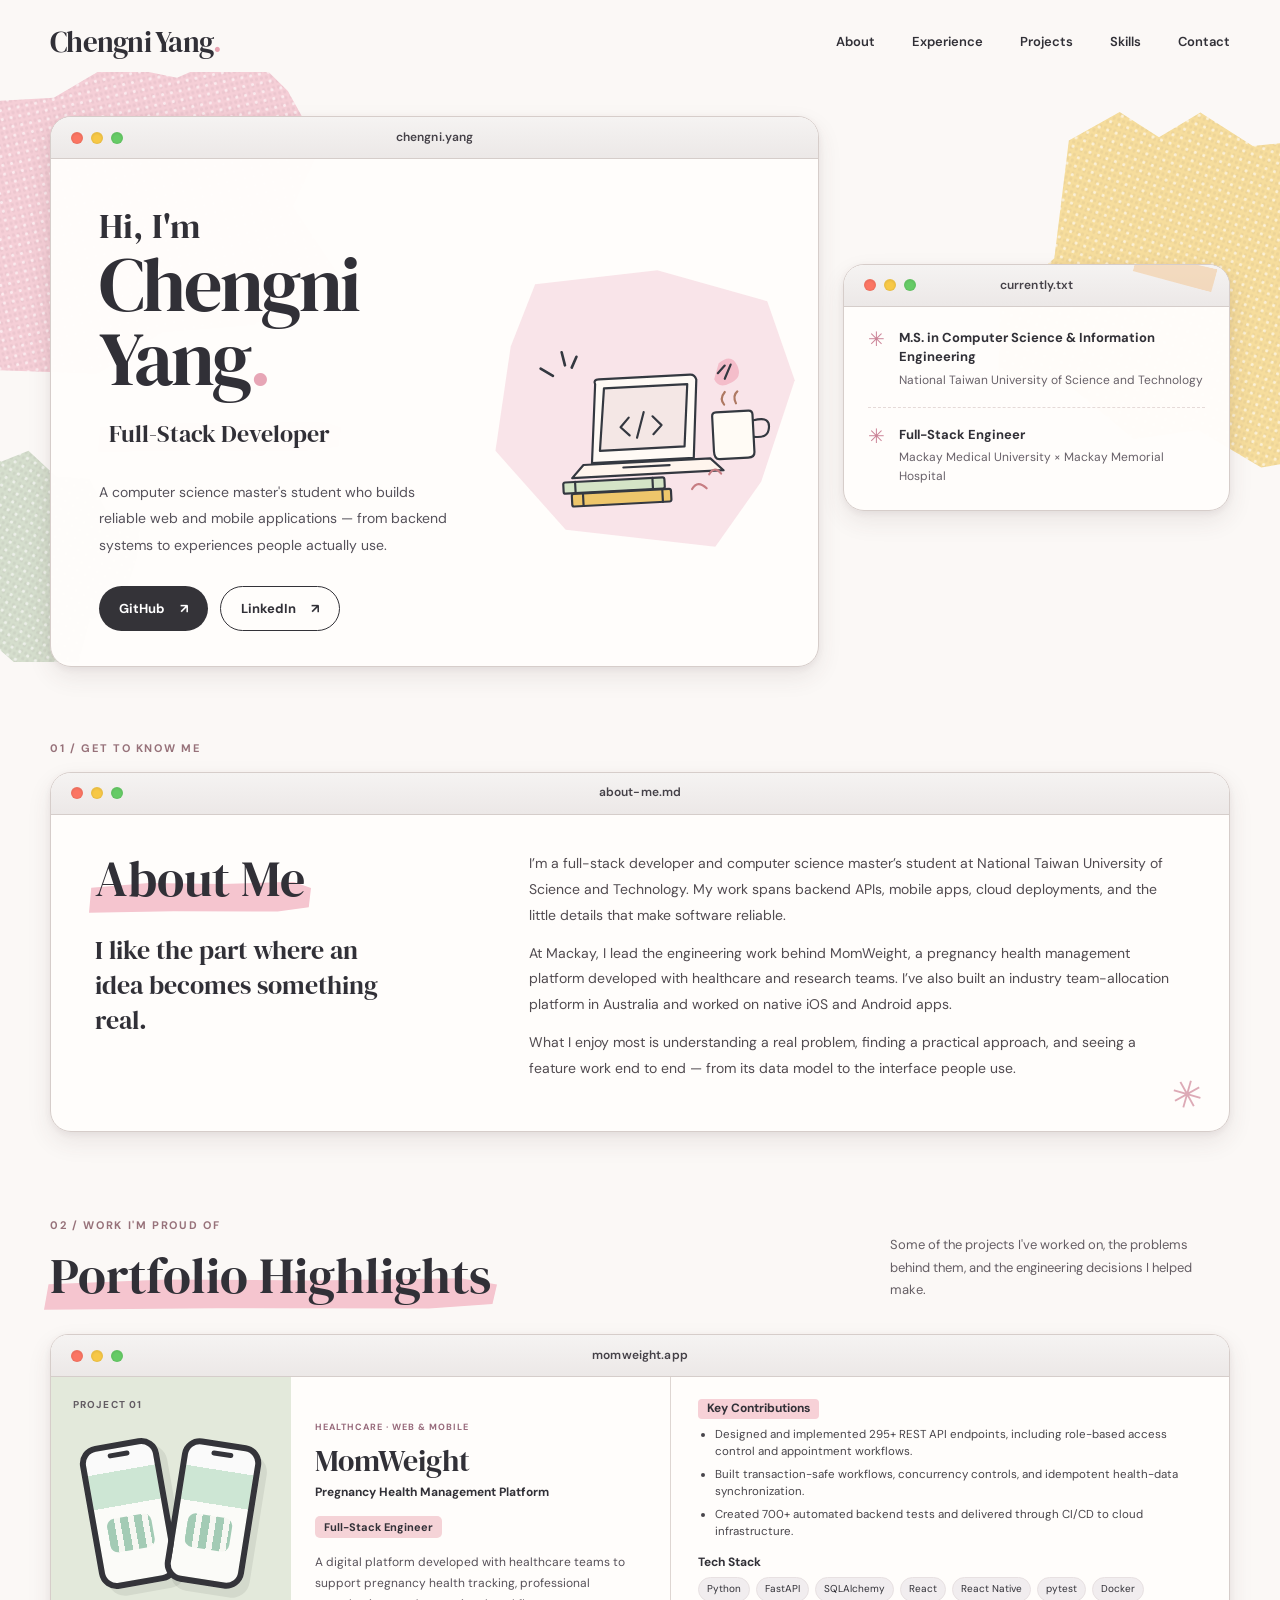
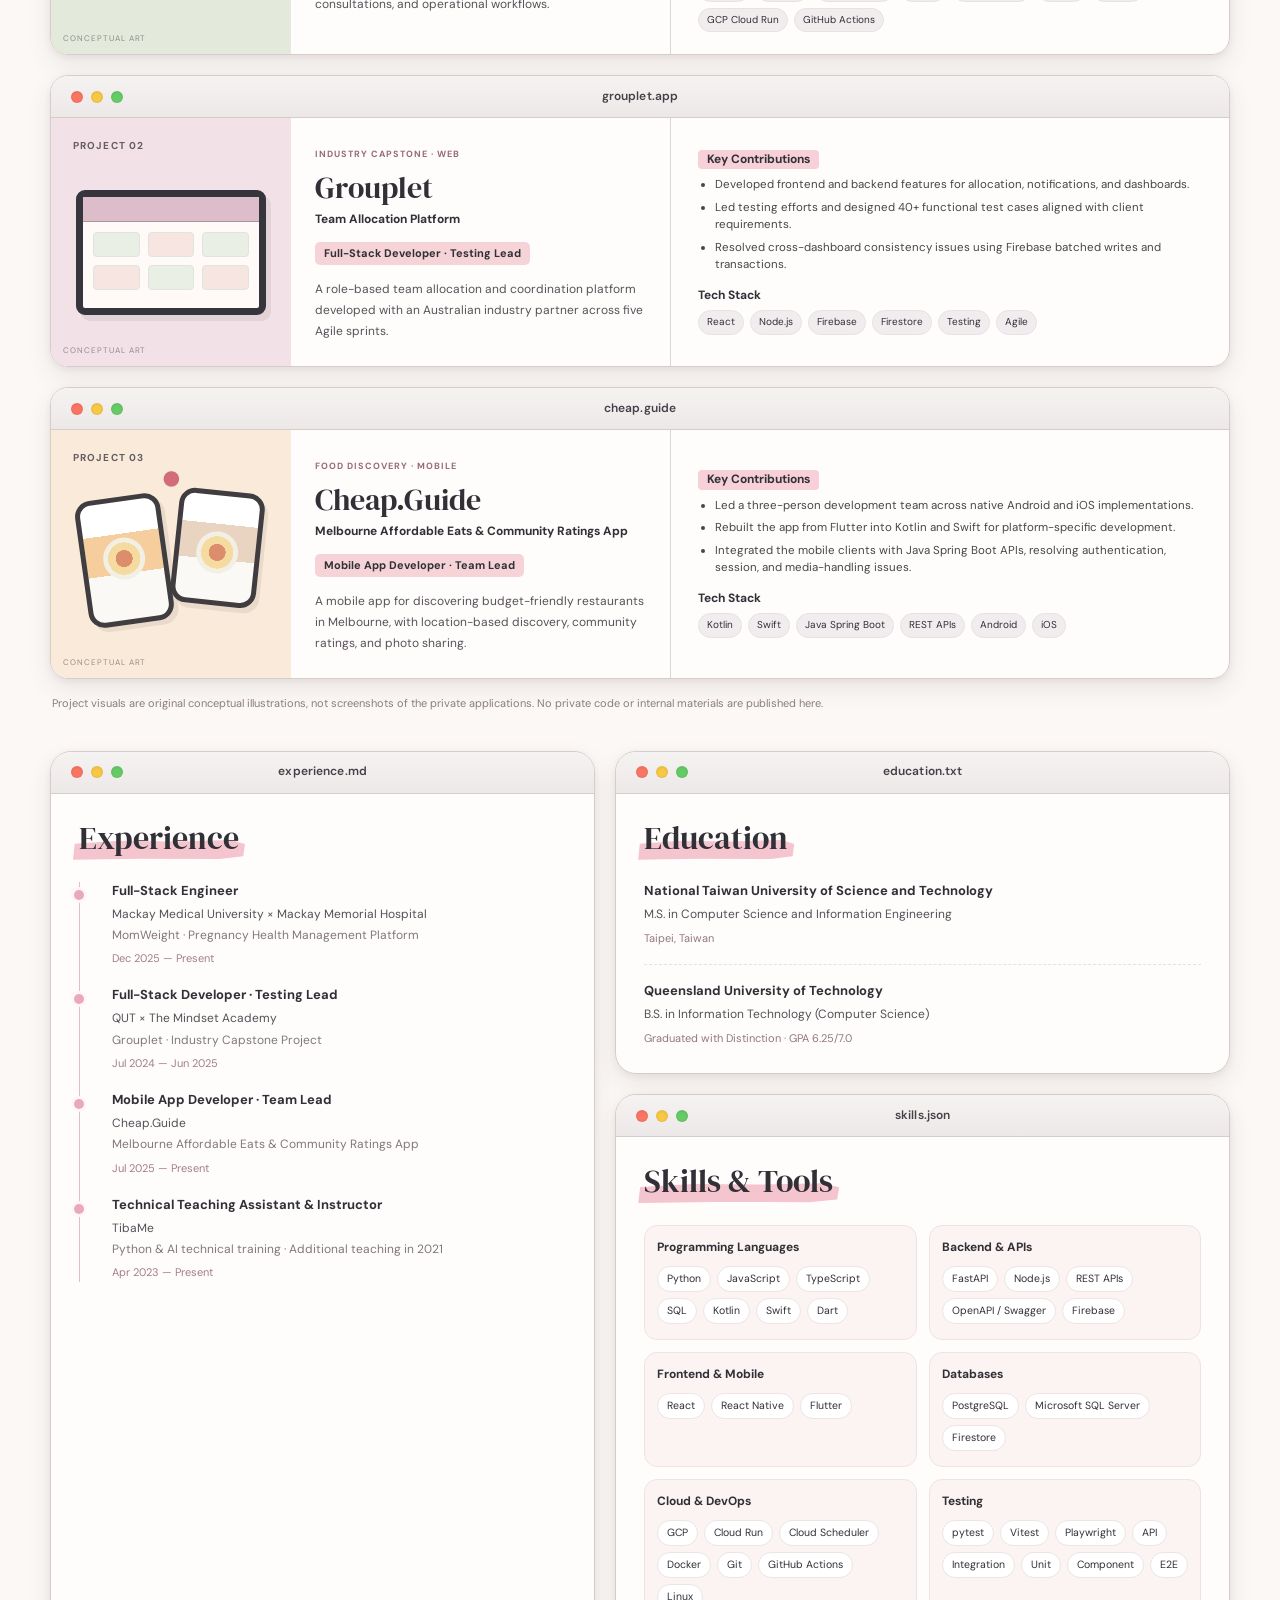
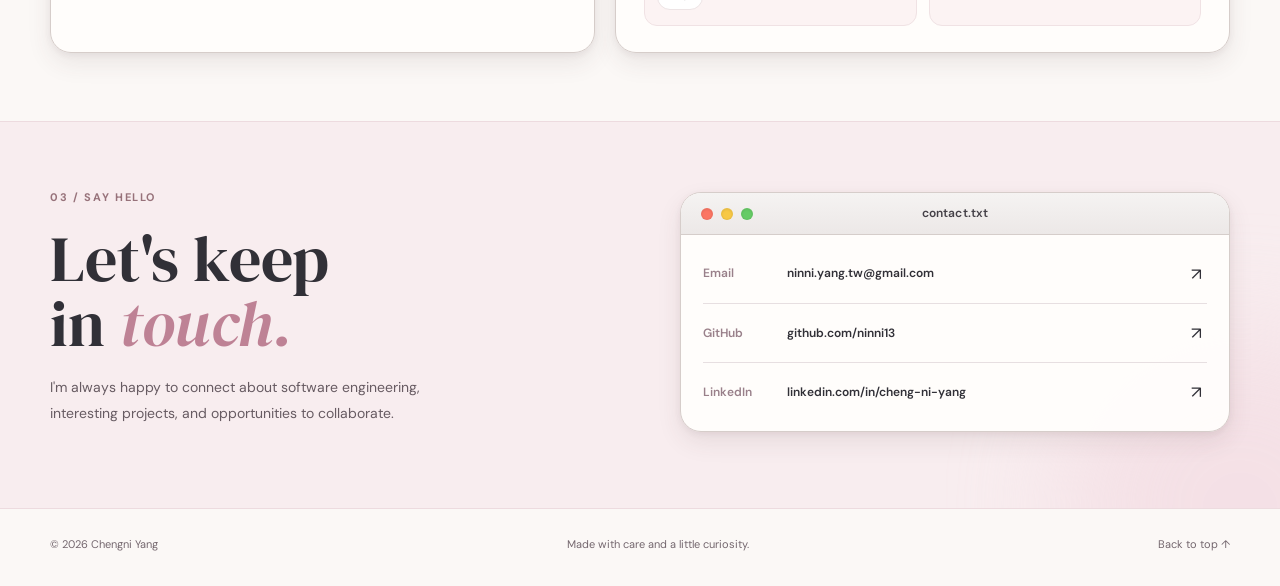
==== index.html @ db27e29b "Initial commit" ====
<!doctype html>
<html lang="en">
<head>
  <meta charset="utf-8">
  <meta name="viewport" content="width=device-width, initial-scale=1">
  <meta name="theme-color" content="#fbf8f6">
  <meta name="description" content="Chengni Yang — full-stack developer building reliable web and mobile products. Explore engineering experience, projects, and technical skills.">
  <meta property="og:title" content="Chengni Yang | Full-Stack Developer">
  <meta property="og:description" content="Engineering experience, featured projects, and a little about me.">
  <title>Chengni Yang | Full-Stack Developer</title>
  <link rel="icon" href="./assets/favicon.svg" type="image/svg+xml">
  <link rel="stylesheet" href="./css/style.css">
  <script defer src="./data/content.js"></script>
  <script defer src="./js/app.js"></script>
</head>
<body>
  <a class="skip-link" href="#main">Skip to content</a>
  <header class="site-header wrap">
    <a href="#top" class="brand" aria-label="Chengni Yang homepage">Chengni Yang<span>.</span></a>
    <button class="menu-toggle" type="button" aria-controls="site-nav" aria-expanded="false" aria-label="Open navigation"><span></span><span></span><span></span></button>
    <nav id="site-nav" class="site-nav" aria-label="Main navigation">
      <a href="#about">About</a><a href="#experience">Experience</a><a href="#projects">Projects</a><a href="#skills">Skills</a><a href="#contact">Contact</a>
    </nav>
  </header>
  <main id="main">
    <div class="hero-backdrop" aria-hidden="true"><div class="paper-splash paper-pink splash-one"></div><div class="paper-splash paper-yellow splash-two"></div><div class="paper-splash paper-sage splash-three"></div></div>
    <section class="hero wrap" id="top" aria-label="Introduction">
      <div class="hero-layout">
        <div class="mac-window hero-window">
          <div class="window-bar"><span class="traffic" aria-hidden="true"><i></i><i></i><i></i></span><span class="window-name">chengni.yang</span></div>
          <div class="hero-content">
            <div class="hero-text"><p class="hello">Hi, I'm</p><h1>Chengni<br>Yang<span class="title-mark">.</span></h1><p class="marker-title">Full-Stack Developer</p><p class="hero-blurb">A computer science master's student who builds reliable web and mobile applications — from backend systems to experiences people actually use.</p><div class="hero-links"><a class="button button-dark" href="https://github.com/ninni13" target="_blank" rel="noopener noreferrer">GitHub <span aria-hidden="true">↗</span></a><a class="button button-outline" href="https://www.linkedin.com/in/cheng-ni-yang" target="_blank" rel="noopener noreferrer">LinkedIn <span aria-hidden="true">↗</span></a></div></div>
            <div class="hero-illustration"><div class="art-paper"></div><img src="./assets/desk-doodle.svg" width="360" height="310" alt="Line illustration of a laptop, a warm drink and books"></div>
          </div>
        </div>
        <div class="mac-window status-window"><div class="window-bar"><span class="traffic" aria-hidden="true"><i></i><i></i><i></i></span><span class="window-name">currently.txt</span></div><div class="status-content" id="currently-list"></div><span class="tape tape-peach" aria-hidden="true"></span></div>
      </div>
    </section>
    <section class="section wrap about-section" id="about">
      <div class="section-topline"><span class="section-index">01 / GET TO KNOW ME</span></div>
      <div class="mac-window about-window"><div class="window-bar"><span class="traffic" aria-hidden="true"><i></i><i></i><i></i></span><span class="window-name">about-me.md</span></div><div class="about-window-body"><div class="about-intro"><span class="highlight-heading">About Me</span><p class="about-lead">I like the part where an idea becomes something real.</p></div><div class="about-writing" id="about-copy"></div><div class="mini-scribble" aria-hidden="true">✳</div></div></div>
    </section>
    <section class="section wrap project-section" id="projects">
      <div class="section-heading"><div><span class="section-index">02 / WORK I'M PROUD OF</span><h2><span class="highlight-heading">Portfolio Highlights</span></h2></div><p>Some of the projects I've worked on, the problems behind them, and the engineering decisions I helped make.</p></div>
      <div id="projects-list" class="projects-list"></div>
      <p class="project-disclaimer">Project visuals are original conceptual illustrations, not screenshots of the private applications. No private code or internal materials are published here.</p>
    </section>
    <div class="lower-wrap wrap">
      <section class="section experience-section" id="experience"><div class="mac-window"><div class="window-bar"><span class="traffic" aria-hidden="true"><i></i><i></i><i></i></span><span class="window-name">experience.md</span></div><div class="compact-body"><h2><span class="highlight-heading">Experience</span></h2><div id="experience-list" class="timeline"></div></div></div></section>
      <div class="lower-right">
        <section class="section education-section" id="education"><div class="mac-window"><div class="window-bar"><span class="traffic" aria-hidden="true"><i></i><i></i><i></i></span><span class="window-name">education.txt</span></div><div class="compact-body"><h2><span class="highlight-heading">Education</span></h2><div id="education-list" class="education-list"></div></div></div></section>
        <section class="section skills-section" id="skills"><div class="mac-window"><div class="window-bar"><span class="traffic" aria-hidden="true"><i></i><i></i><i></i></span><span class="window-name">skills.json</span></div><div class="compact-body"><h2><span class="highlight-heading">Skills &amp; Tools</span></h2><div id="skills-list" class="skills-grid"></div></div></div></section>
      </div>
    </div>
    <section class="contact-section" id="contact"><div class="wrap contact-layout"><div><span class="section-index">03 / SAY HELLO</span><h2>Let's keep<br>in <em>touch.</em></h2><p>I'm always happy to connect about software engineering, interesting projects, and opportunities to collaborate.</p></div><div class="mac-window contact-window"><div class="window-bar"><span class="traffic" aria-hidden="true"><i></i><i></i><i></i></span><span class="window-name">contact.txt</span></div><div class="contact-inner" id="contact-links"></div></div></div></section>
  </main>
  <footer class="footer wrap"><span>© <span id="year">2026</span> Chengni Yang</span><span>Made with care and a little curiosity.</span><a href="#top">Back to top ↑</a></footer>
</body>
</html>
---- css/style.css ----
@import url('https://fonts.googleapis.com/css2?family=DM+Sans:wght@400;500;600;700&family=DM+Serif+Display:ital@0;1&display=swap');
:root{--bg:#fbf8f6;--ink:#313037;--muted:#686169;--pink:#f0bfc8;--pale-pink:#f9e2e5;--soft-pink:#fff2f2;--sage:#dbe3d4;--yellow:#f9df9c;--line:#ded6d2;--shadow:0 10px 24px rgba(72,51,57,.095),0 2px 6px rgba(72,51,57,.065);--serif:'DM Serif Display',Georgia,serif;--sans:'DM Sans',Arial,sans-serif}
*{box-sizing:border-box}html{scroll-behavior:smooth;scroll-padding-top:86px}body{margin:0;background:var(--bg);color:var(--ink);font-family:var(--sans);font-size:15px;line-height:1.65;-webkit-font-smoothing:antialiased}a{color:inherit;text-decoration:none}button{font:inherit}img{max-width:100%;display:block}a:focus-visible,button:focus-visible{outline:3px solid #bb5e83;outline-offset:4px}.wrap{width:min(1180px,calc(100% - 84px));margin-inline:auto}.skip-link{position:absolute;left:12px;top:-100px;background:var(--ink);color:white;padding:8px 14px;z-index:100}.skip-link:focus{top:8px}.site-header{min-height:84px;display:flex;align-items:center;justify-content:space-between;gap:25px;position:relative;z-index:20}.brand{font:29px/1 var(--serif);white-space:nowrap;letter-spacing:-.025em}.brand span{color:#e7a2b0}.site-nav{display:flex;align-items:center;gap:37px;font-weight:600;font-size:13px}.site-nav a{position:relative;padding:10px 0}.site-nav a:hover::after,.site-nav a:focus-visible::after{content:"";position:absolute;bottom:5px;left:0;width:100%;height:7px;background:#edbdc8;z-index:-1;border-radius:10px}.menu-toggle{display:none;background:none;border:0;cursor:pointer}.hero-backdrop{position:absolute;left:0;right:0;top:72px;height:590px;overflow:hidden;pointer-events:none}.paper-splash{position:absolute;filter:blur(.25px);opacity:.85;clip-path:polygon(2% 24%,12% 11%,24% 14%,32% 3%,48% 7%,61% 0,74% 9%,89% 4%,96% 21%,100% 42%,92% 59%,98% 83%,79% 95%,60% 91%,45% 100%,25% 92%,6% 97%,0 77%,9% 58%);background-image:radial-gradient(#fff9 1px,transparent 2px),radial-gradient(#4d364011 1px,transparent 2px);background-size:9px 9px,5px 6px}.paper-pink{background-color:#f4c8d2}.paper-yellow{background-color:#f5d98d}.paper-sage{background-color:#cedac6}.splash-one{width:480px;height:300px;top:0;left:-150px;transform:rotate(-12deg)}.splash-two{width:380px;height:340px;right:-120px;top:44px;transform:rotate(20deg)}.splash-three{width:230px;height:210px;top:380px;left:-100px;transform:rotate(30deg)}.hero{position:relative;padding:32px 0 42px}.hero-layout{display:grid;grid-template-columns:minmax(0,1.75fr) minmax(260px,.88fr);gap:24px;align-items:center}.mac-window{background:rgba(255,253,251,.98);border:1px solid #d6cdca;border-radius:21px;box-shadow:var(--shadow);overflow:hidden;min-width:0}.window-bar{height:42px;background:linear-gradient(#f5f3f2,#ece8e7);border-bottom:1px solid #d5cdca;position:relative;display:flex;align-items:center;justify-content:center}.traffic{position:absolute;left:20px;display:flex;gap:8px}.traffic i{width:12px;height:12px;border-radius:50%;background:#fb7563;box-shadow:inset 0 1px 2px #0001;border:1px solid #0000000e}.traffic i:nth-child(2){background:#f7c846}.traffic i:nth-child(3){background:#66cb66}.window-name{font-size:12px;font-weight:600;color:#444047;letter-spacing:.01em}.hero-content{padding:48px 34px 35px 48px;min-height:405px;display:grid;grid-template-columns:1.18fr .82fr;align-items:center;gap:8px}.hello{font:35px/1.1 var(--serif);margin:0}.hero h1{font:clamp(58px,5.9vw,86px)/.98 var(--serif);letter-spacing:-.035em;margin:2px 0 22px}.title-mark{color:#e7a6b6}.marker-title{font:clamp(18px,2vw,24px)/1.1 var(--serif);width:max-content;max-width:100%;position:relative;margin:0 0 26px;padding:3px 10px 6px}.marker-title::before,.highlight-heading::before{content:"";position:absolute;background:#f4c4cf;inset:4px -1px 1px -1px;z-index:-1;clip-path:polygon(1% 19%,27% 4%,60% 7%,92% 0,100% 20%,99% 82%,85% 96%,38% 95%,0 100%)}.hero-blurb{font-size:14px;line-height:1.9;max-width:360px;color:#55515a;margin:0 0 27px}.hero-links{display:flex;gap:12px;flex-wrap:wrap}.button{border-radius:100px;font-size:13px;font-weight:700;padding:11px 20px;display:inline-flex;align-items:center;gap:15px;transition:transform .2s,background .2s}.button:hover{transform:translateY(-2px)}.button-dark{background:#343338;color:#fff}.button-dark:hover{background:#5b4b55}.button-outline{border:1.3px solid #333238;background:#fffdfb}.button-outline:hover{background:#fff0f0}.hero-illustration{position:relative;display:flex;align-items:center;justify-content:center;min-height:290px}.hero-illustration .art-paper{position:absolute;z-index:0;inset:2% -6% 7% -4%;background:#f7dbe2;clip-path:polygon(13% 5%,53% 0,89% 11%,98% 39%,87% 75%,72% 98%,23% 92%,0 64%,5% 27%);opacity:.7}.hero-illustration img{z-index:1;position:relative;width:100%;max-width:360px;transform:rotate(-3deg)}.status-window{align-self:center;position:relative;transform:translateY(-4px)}.status-content{padding:21px 24px 25px}.status-item{display:flex;gap:14px;align-items:start}.status-item+.status-item{border-top:1px dashed #e5dad8;margin-top:17px;padding-top:17px}.status-symbol{font-size:20px;color:#cb8397;line-height:1.1}.status-item strong{display:block;font-size:13px;line-height:1.5}.status-item span:last-child{display:block;color:var(--muted);font-size:12px;margin-top:4px;line-height:1.55}.tape{position:absolute;width:82px;height:24px;transform:rotate(14deg);right:13px;top:-6px;background:#f3cc9f99;clip-path:polygon(0 10%,100% 0,99% 100%,0 93%)}.section{scroll-margin-top:30px}.section-topline{margin-bottom:12px}.section-index{font-size:11px;color:#97727a;font-weight:700;letter-spacing:.15em}.about-section{padding-top:26px;padding-bottom:45px}.about-window-body{display:grid;grid-template-columns:.85fr 1.4fr;gap:35px;padding:36px 44px 37px;position:relative}.highlight-heading{position:relative;isolation:isolate;white-space:normal}.highlight-heading::before{z-index:-1;background:#f5c5cf;inset:auto -6px 0;height:45%;}.about-intro .highlight-heading{font:clamp(34px,4vw,50px)/1.1 var(--serif)}.about-lead{font:26px/1.35 var(--serif);max-width:290px;margin:27px 0 0}.about-writing{max-width:690px}.about-writing p{margin:0 0 12px;font-size:14px;line-height:1.85;color:#514b50}.mini-scribble{position:absolute;right:26px;bottom:4px;font-size:38px;color:#ddaab6;transform:rotate(16deg)}.project-section{padding-top:35px;padding-bottom:38px}.section-heading{display:flex;justify-content:space-between;align-items:end;gap:35px;margin-bottom:28px}.section-heading h2{font:clamp(33px,4vw,52px)/1.2 var(--serif);margin:8px 0 0}.section-heading>p{max-width:340px;font-size:13px;color:#655e64;line-height:1.75;margin:0 0 4px}.projects-list{display:flex;flex-direction:column;gap:20px}.project-card{border-radius:18px}.project-layout{display:grid;grid-template-columns:240px minmax(210px,.78fr) minmax(0,1.15fr);min-height:248px;gap:0}.project-art{position:relative;overflow:hidden;display:flex;justify-content:center;align-items:center;padding:20px;min-height:245px;background:#f8e6e5}.art-momweight{background:#e3e9db}.art-grouplet{background:#f2e2e7}.art-cheap-guide{background:#faead9}.art-inner{width:100%;height:100%;position:relative;display:flex;align-items:center;justify-content:center}.art-overline{position:absolute;top:0;left:2px;font-size:10px;letter-spacing:.11em;color:#635c63;font-weight:700}.concept-label{position:absolute;left:12px;bottom:9px;font-size:8px;letter-spacing:.12em;color:#665c63a8}.motif{position:relative;width:180px;height:160px}.phones .phone{position:absolute;border:6px solid #34343a;border-radius:18px;width:80px;height:145px;top:5px;background:linear-gradient(#fafafa 0 17%,#cde6d4 17% 43%,#fbfbf8 43%);box-shadow:7px 8px 0 #00000012}.phones .phone::before{content:"";position:absolute;top:4px;left:23px;width:22px;height:5px;background:#34343a;border-radius:10px}.phones .phone::after{content:"";position:absolute;left:10px;top:69px;width:45px;height:34px;border-radius:8px;background:repeating-linear-gradient(90deg,#a3cbb5 0 8px,#f6f7f2 8px 14px)}.left-phone{left:8px;transform:rotate(-10deg)}.right-phone{left:92px;transform:rotate(9deg)}.dashboard{height:125px;width:190px;border:7px solid #36343d;border-radius:9px;background:#fff9f8;box-shadow:5px 6px 0 #0001;margin-top:20px}.dashboard-top{height:25px;background:#debdcb;border-bottom:1px solid #a9979d}.dashboard-cells{padding:10px;display:grid;grid-template-columns:repeat(3,1fr);gap:8px}.dashboard-cell{height:25px;background:#e9efe5;border:1px solid #dde5dc;border-radius:4px}.dashboard-cell:nth-child(even){background:#f7e5e2}.location-art{display:flex;align-items:center;justify-content:center;gap:8px;transform:rotate(-8deg)}.location-pin{position:absolute;top:-14px;left:90px;font-size:36px;color:#d26c79;line-height:1}.food-card{width:86px;height:128px;border:5px solid #403d41;border-radius:16px;background:linear-gradient(#fff 0 27%,#f6cd9d 27% 61%,#faf9f6 61%);box-shadow:4px 5px 0 #0001}.food-card::after{content:"";display:block;border-radius:50%;width:42px;height:42px;margin:36px auto 0;background:radial-gradient(circle,#dc8e6c 0 28%,#f6dba0 29% 54%,#f2f0e5 55%)}.food-card.second{height:115px;transform:rotate(14deg);background:linear-gradient(#fff 0 27%,#e9d3c1 27% 61%,#faf9f6 61%)}.project-summary{padding:24px 24px 20px;display:flex;flex-direction:column;justify-content:center}.project-category{font-size:9px;letter-spacing:.11em;color:#976a7b;font-weight:700}.project-summary h3{font:30px/1.1 var(--serif);margin:9px 0 6px}.project-subtitle{font-weight:700;font-size:12px;margin:0 0 13px}.project-role{align-self:flex-start;background:#f5d3d7;border-radius:5px;font-size:11px;padding:2px 9px;font-weight:700}.project-description{font-size:12px;line-height:1.75;color:#575159;margin:14px 0 0}.project-details{padding:22px 27px;border-left:1px solid var(--line);display:flex;flex-direction:column;justify-content:center}.project-details h4{font-size:12px;margin:0 0 7px;font-weight:700;line-height:1.3}.project-details h4:first-child{background:#f7d1d7;align-self:flex-start;padding:2px 9px;border-radius:4px}.contribution-list{margin:0 0 12px;padding-left:17px;color:#48454b;font-size:11.5px;line-height:1.52}.contribution-list li+li{margin-top:5px}.stack-heading{margin-top:2px!important}.stack-tags,.skill-tags{display:flex;gap:6px;flex-wrap:wrap}.tech-tag{font-size:10px;background:#f1edef;border:1px solid #e8e1e2;padding:3px 8px;border-radius:30px}.project-disclaimer{font-size:11px;line-height:1.7;color:#8a7c82;margin:15px 2px 0}.lower-wrap{display:grid;grid-template-columns:.94fr 1.06fr;gap:20px;align-items:stretch;padding-bottom:68px}.lower-right{display:flex;flex-direction:column;gap:20px;min-width:0}.lower-wrap>.section,.lower-right>.section{min-width:0}.lower-wrap .mac-window{height:100%}.compact-body{padding:26px 28px}.compact-body h2{font:32px/1.15 var(--serif);margin:0 0 25px}.timeline{padding-left:15px;border-left:1.5px solid #e6bbc5}.timeline-item{position:relative;padding:0 0 19px 17px}.timeline-item::before{content:"";position:absolute;left:-21px;top:8px;width:10px;height:10px;background:#e9a9bc;border-radius:50%;box-shadow:0 0 0 3px #fff7f7}.timeline-item:last-child{padding-bottom:0}.timeline-item h3,.education-item h3{font-size:13px;line-height:1.45;margin:0 0 4px}.timeline-item p,.education-item p{margin:0;color:#555058;line-height:1.6;font-size:12px}.timeline-item .timeline-note{color:#81777d;margin-top:2px}.timeline-item .timeline-period{color:#a17d89;font-size:11px;margin-top:5px}.education-item+.education-item{border-top:1px dashed #e9dfe1;margin-top:17px;padding-top:17px}.education-detail{font-size:11px;color:#917684;display:block;margin-top:5px}.skills-grid{display:grid;grid-template-columns:repeat(2,minmax(0,1fr));gap:12px}.skill-group{background:#fcf3f3;border:1px solid #f0e2e4;border-radius:13px;padding:13px 12px 15px}.skill-group h3{font-size:12px;margin:0 0 10px;line-height:1.4}.skill-tag{font-size:10.5px;line-height:1.35;background:#fff;border:1px solid #ede4e5;border-radius:50px;padding:5px 9px}.contact-section{background:#f8edef;border-top:1px solid #eddbdf;border-bottom:1px solid #eddbdf;position:relative;overflow:hidden}.contact-section::before{content:"";position:absolute;width:360px;height:360px;border-radius:50%;background:#f2d7df;filter:blur(55px);right:-140px;bottom:-180px;opacity:.55}.contact-layout{position:relative;padding:62px 0 68px;display:grid;grid-template-columns:1fr 1fr;align-items:center;gap:80px}.contact-layout h2{font:clamp(44px,5vw,69px)/1.02 var(--serif);margin:17px 0 18px}.contact-layout h2 em{color:#be8295}.contact-layout p{max-width:400px;color:#675b62;line-height:1.85;font-size:14px}.contact-inner{padding:10px 22px}.contact-item{display:grid;grid-template-columns:74px minmax(0,1fr) 16px;gap:10px;align-items:center;padding:15px 0;font-size:12px;overflow-wrap:anywhere}.contact-item+.contact-item{border-top:1px solid #e7dfe1}.contact-label{font-weight:600;color:#99808a}.contact-item strong{font-weight:600}.contact-arrow{font-size:17px}.contact-item:hover{color:#b2607e}.footer{padding-block:26px 32px;display:flex;justify-content:space-between;gap:18px;font-size:11px;color:#74676e}.footer a:hover{color:#b2607e}
@media (max-width:1100px){.project-layout{grid-template-columns:210px minmax(175px,.85fr) 1fr}.project-summary{padding:22px 18px}.project-details{padding:19px}.wrap{width:min(1180px,calc(100% - 54px))}.hero-content{padding:34px 26px 26px 34px}.hero h1{font-size:68px}}
@media (max-width:850px){.hero-layout{grid-template-columns:1fr}.status-window{width:min(100%,550px);justify-self:end;transform:none}.project-layout{grid-template-columns:220px 1fr}.project-details{grid-column:1/-1;border-left:0;border-top:1px solid var(--line);padding:22px 28px}.project-art{min-height:220px}.lower-wrap{grid-template-columns:1fr}.lower-right{display:grid;grid-template-columns:1fr 1fr}.contact-layout{gap:28px}}
@media (max-width:640px){html{scroll-padding-top:65px}.wrap{width:calc(100% - 32px)}.site-header{min-height:66px}.brand{font-size:25px}.menu-toggle{display:flex;flex-direction:column;gap:5px;z-index:3;padding:9px;border:0}.menu-toggle span{height:2px;background:#363036;width:22px}.site-nav{display:none;position:absolute;top:59px;right:0;left:0;background:#fffaf9;border:1px solid #e1d6d7;border-radius:14px;box-shadow:var(--shadow);padding:15px;flex-direction:column;align-items:stretch;gap:0}.site-nav.open{display:flex}.site-nav a{padding:9px 16px}.hero{padding-top:18px}.hero-content{grid-template-columns:1fr;padding:25px 26px 20px}.hello{font-size:29px}.hero h1{font-size:clamp(56px,15vw,77px)}.hero-blurb{font-size:13px}.hero-illustration{min-height:170px;max-height:210px;overflow:hidden}.hero-illustration img{width:270px}.hero-illustration .art-paper{inset:4% 15%}.status-window{width:100%}.about-section{padding-top:10px}.about-window-body{grid-template-columns:1fr;padding:24px 25px;gap:20px}.about-lead{font-size:24px;margin-top:16px;max-width:100%}.about-writing p{font-size:13px}.mini-scribble{display:none}.section-heading{display:block}.section-heading>p{margin:12px 0 0}.project-layout{grid-template-columns:1fr}.project-art{min-height:190px}.project-summary{padding:23px 24px}.project-details{grid-column:auto;padding:20px 24px}.project-section{padding-top:18px}.lower-right{display:flex}.compact-body{padding:24px}.skills-grid{grid-template-columns:1fr 1fr}.contact-layout{grid-template-columns:1fr;padding:48px 0;gap:23px}.footer{flex-wrap:wrap;gap:12px}.footer span:nth-child(2){display:none}}
@media (max-width:390px){.skills-grid{grid-template-columns:1fr}.hero-links{gap:8px}.button{padding:10px 15px}.window-name{font-size:11px}.contact-item{grid-template-columns:62px 1fr 16px}.compact-body h2{font-size:29px}}
@media(prefers-reduced-motion:reduce){html{scroll-behavior:auto}*,*::before,*::after{transition:none!important;animation:none!important}}
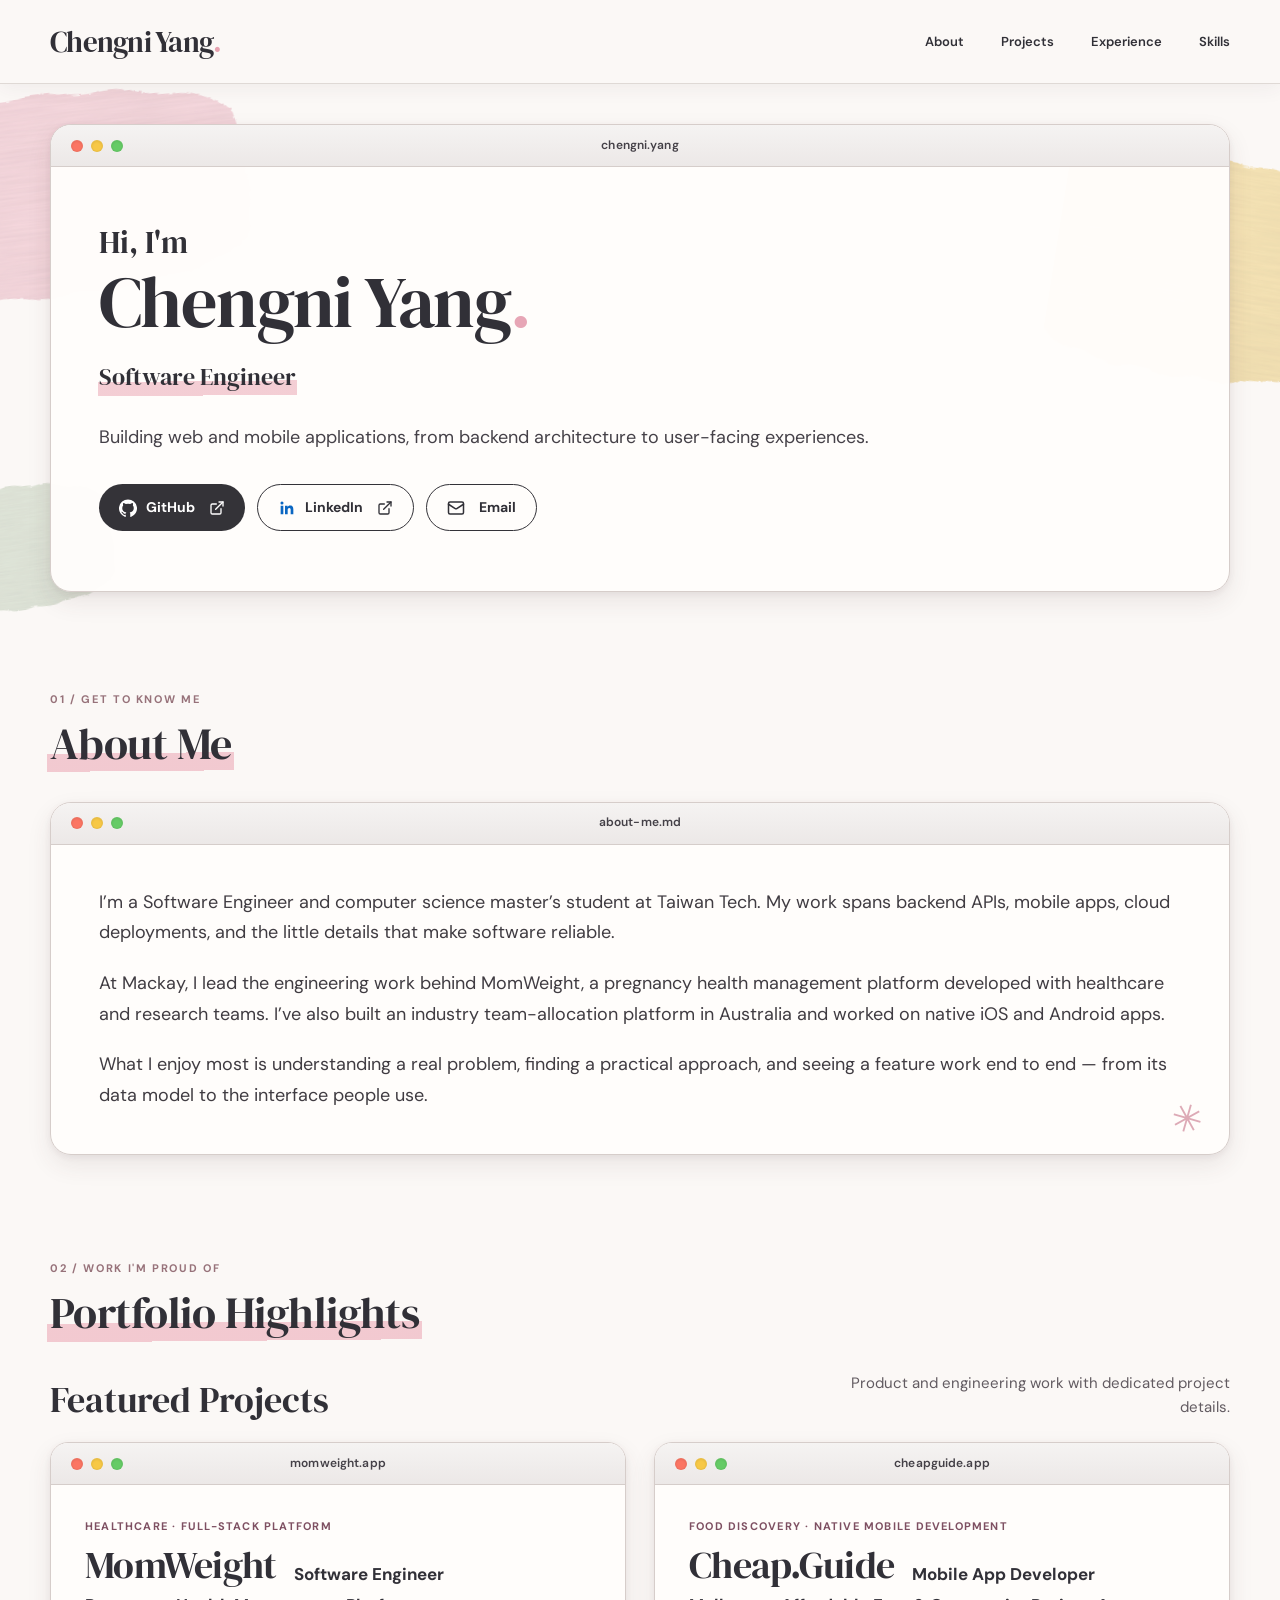
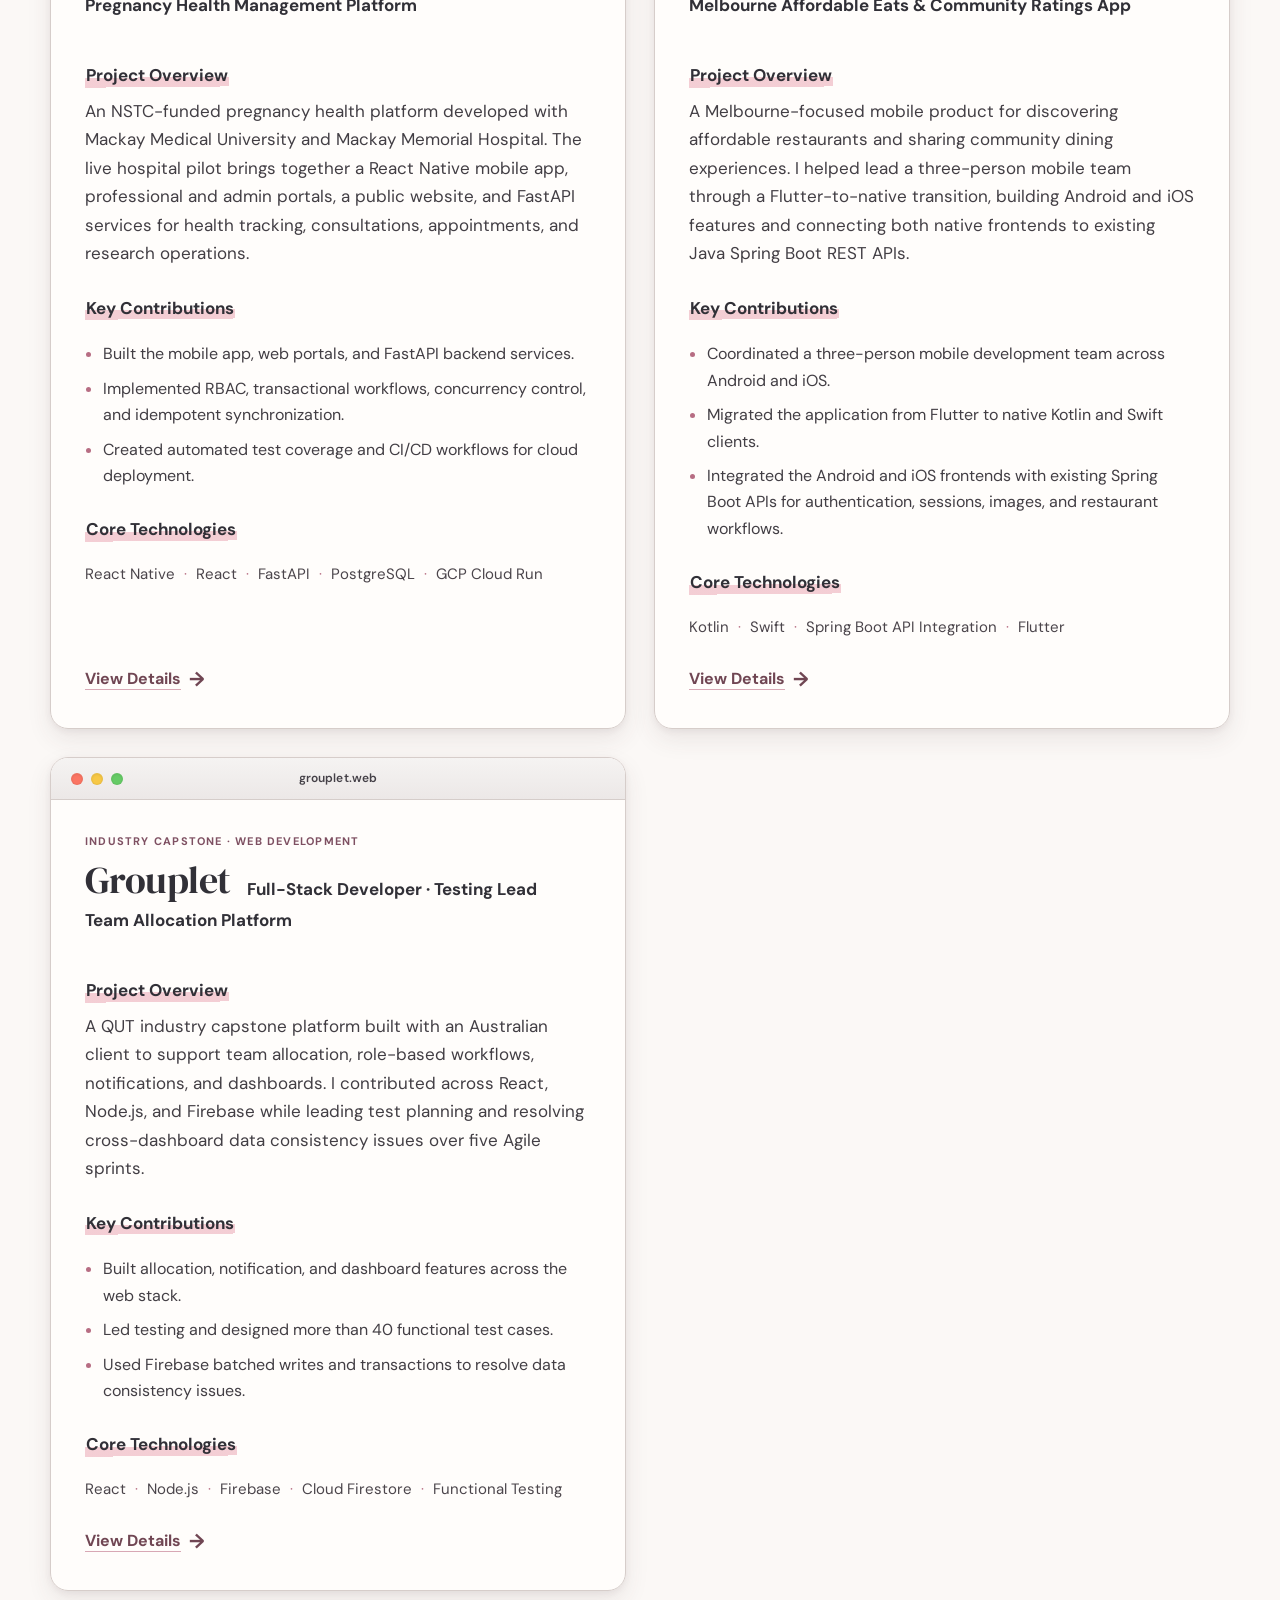
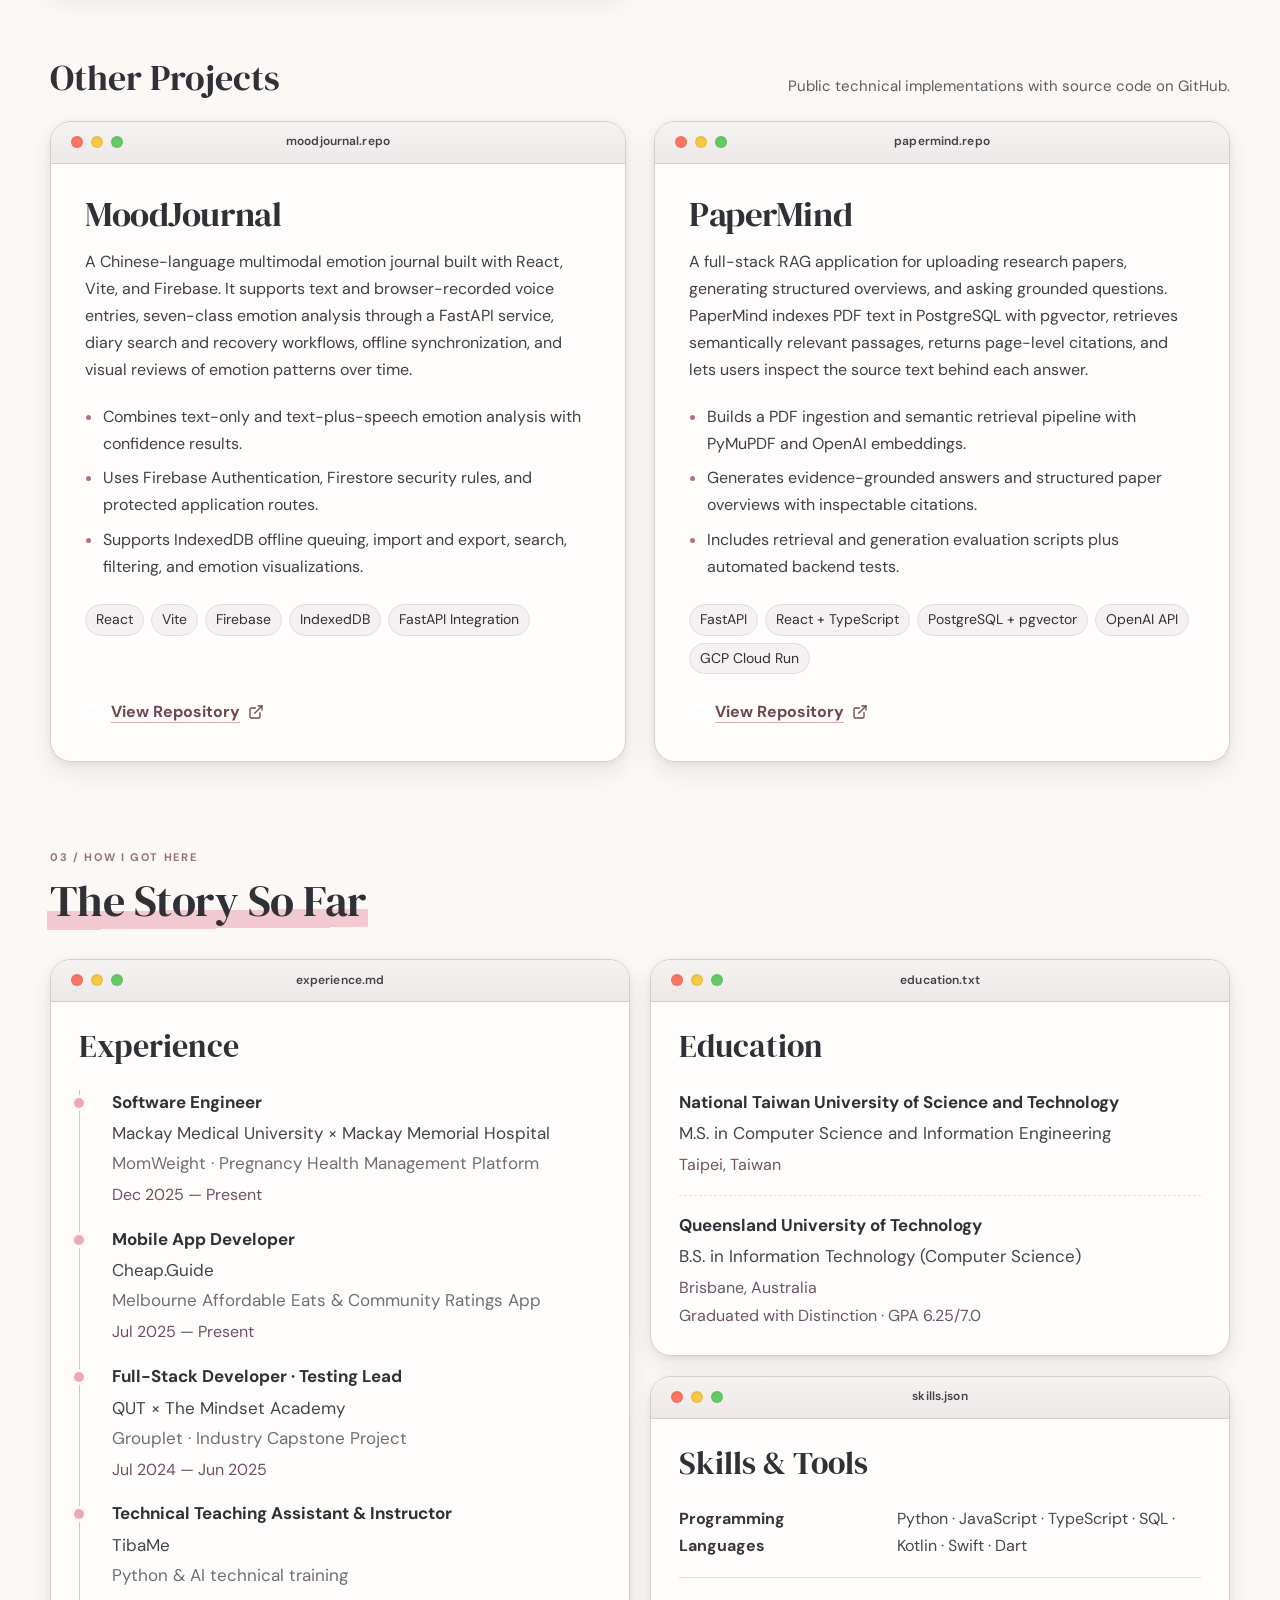
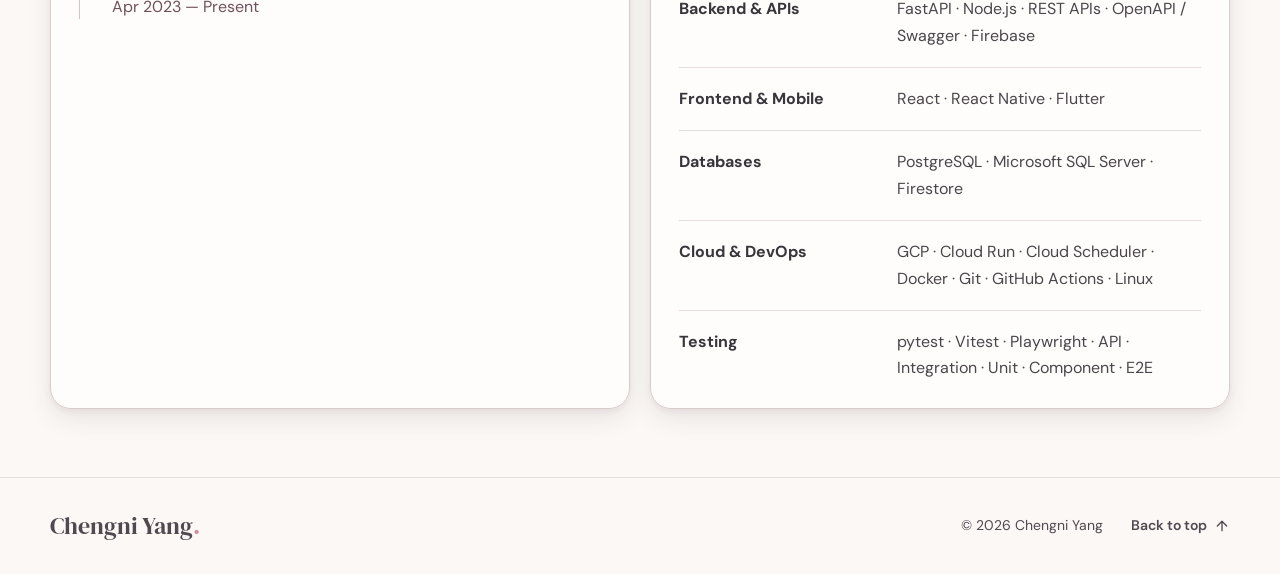
==== commit b7454a0a: "Initial commit: Add personal portfolio website" ====
--- a/index.html
+++ b/index.html
@@ -4,14 +4,14 @@
   <meta charset="utf-8">
   <meta name="viewport" content="width=device-width, initial-scale=1">
   <meta name="theme-color" content="#fbf8f6">
-  <meta name="description" content="Chengni Yang — full-stack developer building reliable web and mobile products. Explore engineering experience, projects, and technical skills.">
-  <meta property="og:title" content="Chengni Yang | Full-Stack Developer">
+  <meta name="description" content="Chengni Yang — software engineer building reliable web and mobile products. Explore engineering experience, projects, and technical skills.">
+  <meta property="og:title" content="Chengni Yang | Software Engineer">
   <meta property="og:description" content="Engineering experience, featured projects, and a little about me.">
-  <title>Chengni Yang | Full-Stack Developer</title>
+  <title>Chengni Yang | Software Engineer</title>
   <link rel="icon" href="./assets/favicon.svg" type="image/svg+xml">
-  <link rel="stylesheet" href="./css/style.css">
-  <script defer src="./data/content.js"></script>
-  <script defer src="./js/app.js"></script>
+  <link rel="stylesheet" href="./css/style.css?v=20261109-29">
+  <script defer src="./data/content.js?v=20261109-11"></script>
+  <script defer src="./js/app.js?v=20261109-13"></script>
 </head>
 <body>
   <a class="skip-link" href="#main">Skip to content</a>
@@ -19,7 +19,7 @@
     <a href="#top" class="brand" aria-label="Chengni Yang homepage">Chengni Yang<span>.</span></a>
     <button class="menu-toggle" type="button" aria-controls="site-nav" aria-expanded="false" aria-label="Open navigation"><span></span><span></span><span></span></button>
     <nav id="site-nav" class="site-nav" aria-label="Main navigation">
-      <a href="#about">About</a><a href="#experience">Experience</a><a href="#projects">Projects</a><a href="#skills">Skills</a><a href="#contact">Contact</a>
+      <a href="#about">About</a><a href="#projects">Projects</a><a href="#experience">Experience</a><a href="#skills">Skills</a>
     </nav>
   </header>
   <main id="main">
@@ -29,31 +29,43 @@
         <div class="mac-window hero-window">
           <div class="window-bar"><span class="traffic" aria-hidden="true"><i></i><i></i><i></i></span><span class="window-name">chengni.yang</span></div>
           <div class="hero-content">
-            <div class="hero-text"><p class="hello">Hi, I'm</p><h1>Chengni<br>Yang<span class="title-mark">.</span></h1><p class="marker-title">Full-Stack Developer</p><p class="hero-blurb">A computer science master's student who builds reliable web and mobile applications — from backend systems to experiences people actually use.</p><div class="hero-links"><a class="button button-dark" href="https://github.com/ninni13" target="_blank" rel="noopener noreferrer">GitHub <span aria-hidden="true">↗</span></a><a class="button button-outline" href="https://www.linkedin.com/in/cheng-ni-yang" target="_blank" rel="noopener noreferrer">LinkedIn <span aria-hidden="true">↗</span></a></div></div>
-            <div class="hero-illustration"><div class="art-paper"></div><img src="./assets/desk-doodle.svg" width="360" height="310" alt="Line illustration of a laptop, a warm drink and books"></div>
+            <div class="hero-text"><p class="hello">Hi, I'm</p><h1>Chengni Yang<span class="title-mark">.</span></h1><p class="marker-title marker-highlight marker-highlight--label">Software Engineer</p><p class="hero-blurb">Building web and mobile applications, from backend architecture to user-facing experiences.</p><div class="hero-links"><a class="button button-dark" href="https://github.com/ninni13" target="_blank" rel="noopener noreferrer"><img class="button-icon" src="./assets/github-mark.svg" width="18" height="18" alt="">GitHub <svg class="external-link-icon" viewBox="0 0 24 24" fill="none" stroke="currentColor" stroke-width="2" stroke-linecap="round" stroke-linejoin="round" aria-hidden="true" focusable="false"><path d="M15 3h6v6"></path><path d="M10 14 21 3"></path><path d="M18 13v6a2 2 0 0 1-2 2H5a2 2 0 0 1-2-2V8a2 2 0 0 1 2-2h6"></path></svg></a><a class="button button-outline" href="https://www.linkedin.com/in/cheng-ni-yang" target="_blank" rel="noopener noreferrer"><img class="button-icon" src="./assets/linkedin-in.svg" width="18" height="18" alt="">LinkedIn <svg class="external-link-icon" viewBox="0 0 24 24" fill="none" stroke="currentColor" stroke-width="2" stroke-linecap="round" stroke-linejoin="round" aria-hidden="true" focusable="false"><path d="M15 3h6v6"></path><path d="M10 14 21 3"></path><path d="M18 13v6a2 2 0 0 1-2 2H5a2 2 0 0 1-2-2V8a2 2 0 0 1 2-2h6"></path></svg></a><a id="hero-email" class="button button-outline button-email"><svg class="button-icon email-icon" viewBox="0 0 24 24" fill="none" stroke="currentColor" stroke-width="2" stroke-linecap="round" stroke-linejoin="round" aria-hidden="true" focusable="false"><rect width="20" height="16" x="2" y="4" rx="2"></rect><path d="m22 7-8.97 5.7a1.94 1.94 0 0 1-2.06 0L2 7"></path></svg><span>Email</span></a></div></div>
           </div>
         </div>
-        <div class="mac-window status-window"><div class="window-bar"><span class="traffic" aria-hidden="true"><i></i><i></i><i></i></span><span class="window-name">currently.txt</span></div><div class="status-content" id="currently-list"></div><span class="tape tape-peach" aria-hidden="true"></span></div>
       </div>
     </section>
     <section class="section wrap about-section" id="about">
-      <div class="section-topline"><span class="section-index">01 / GET TO KNOW ME</span></div>
-      <div class="mac-window about-window"><div class="window-bar"><span class="traffic" aria-hidden="true"><i></i><i></i><i></i></span><span class="window-name">about-me.md</span></div><div class="about-window-body"><div class="about-intro"><span class="highlight-heading">About Me</span><p class="about-lead">I like the part where an idea becomes something real.</p></div><div class="about-writing" id="about-copy"></div><div class="mini-scribble" aria-hidden="true">✳</div></div></div>
+      <div class="primary-section-heading"><span class="section-index">01 / GET TO KNOW ME</span><h2 id="about-heading"><span class="marker-highlight marker-highlight--heading">About Me</span></h2></div>
+      <div class="mac-window about-window"><div class="window-bar"><span class="traffic" aria-hidden="true"><i></i><i></i><i></i></span><span class="window-name">about-me.md</span></div><div class="about-window-body"><div class="about-writing" id="about-copy"></div><div class="mini-scribble" aria-hidden="true">✳</div></div></div>
     </section>
     <section class="section wrap project-section" id="projects">
-      <div class="section-heading"><div><span class="section-index">02 / WORK I'M PROUD OF</span><h2><span class="highlight-heading">Portfolio Highlights</span></h2></div><p>Some of the projects I've worked on, the problems behind them, and the engineering decisions I helped make.</p></div>
-      <div id="projects-list" class="projects-list"></div>
-      <p class="project-disclaimer">Project visuals are original conceptual illustrations, not screenshots of the private applications. No private code or internal materials are published here.</p>
+      <div class="primary-section-heading"><span class="section-index">02 / WORK I'M PROUD OF</span><h2 id="projects-heading"><span class="marker-highlight marker-highlight--heading">Portfolio Highlights</span></h2></div>
+      <section class="project-group" aria-labelledby="featured-projects-title">
+        <div class="project-group-heading">
+          <h3 id="featured-projects-title">Featured Projects</h3>
+          <p>Product and engineering work with dedicated project details.</p>
+        </div>
+        <div id="featured-projects-list" class="projects-list featured-projects-list"></div>
+      </section>
+      <section class="project-group other-projects-group" aria-labelledby="other-projects-title">
+        <div class="project-group-heading">
+          <h3 id="other-projects-title">Other Projects</h3>
+          <p>Public technical implementations with source code on GitHub.</p>
+        </div>
+        <div id="other-projects-list" class="other-projects-list"></div>
+      </section>
     </section>
-    <div class="lower-wrap wrap">
-      <section class="section experience-section" id="experience"><div class="mac-window"><div class="window-bar"><span class="traffic" aria-hidden="true"><i></i><i></i><i></i></span><span class="window-name">experience.md</span></div><div class="compact-body"><h2><span class="highlight-heading">Experience</span></h2><div id="experience-list" class="timeline"></div></div></div></section>
-      <div class="lower-right">
-        <section class="section education-section" id="education"><div class="mac-window"><div class="window-bar"><span class="traffic" aria-hidden="true"><i></i><i></i><i></i></span><span class="window-name">education.txt</span></div><div class="compact-body"><h2><span class="highlight-heading">Education</span></h2><div id="education-list" class="education-list"></div></div></div></section>
-        <section class="section skills-section" id="skills"><div class="mac-window"><div class="window-bar"><span class="traffic" aria-hidden="true"><i></i><i></i><i></i></span><span class="window-name">skills.json</span></div><div class="compact-body"><h2><span class="highlight-heading">Skills &amp; Tools</span></h2><div id="skills-list" class="skills-grid"></div></div></div></section>
+    <section class="section journey-section" id="experience" aria-labelledby="journey-heading">
+      <div class="primary-section-heading wrap"><span class="section-index">03 / HOW I GOT HERE</span><h2 id="journey-heading"><span class="marker-highlight marker-highlight--heading">The Story So Far</span></h2></div>
+      <div class="lower-wrap wrap">
+        <section class="section experience-section"><div class="mac-window"><div class="window-bar"><span class="traffic" aria-hidden="true"><i></i><i></i><i></i></span><span class="window-name">experience.md</span></div><div class="compact-body"><h3>Experience</h3><div id="experience-list" class="timeline"></div></div></div></section>
+        <div class="lower-right">
+          <section class="section education-section" id="education"><div class="mac-window"><div class="window-bar"><span class="traffic" aria-hidden="true"><i></i><i></i><i></i></span><span class="window-name">education.txt</span></div><div class="compact-body"><h3>Education</h3><div id="education-list" class="education-list"></div></div></div></section>
+          <section class="section skills-section" id="skills"><div class="mac-window"><div class="window-bar"><span class="traffic" aria-hidden="true"><i></i><i></i><i></i></span><span class="window-name">skills.json</span></div><div class="compact-body"><h3>Skills &amp; Tools</h3><div id="skills-list" class="skills-grid"></div></div></div></section>
+        </div>
       </div>
-    </div>
-    <section class="contact-section" id="contact"><div class="wrap contact-layout"><div><span class="section-index">03 / SAY HELLO</span><h2>Let's keep<br>in <em>touch.</em></h2><p>I'm always happy to connect about software engineering, interesting projects, and opportunities to collaborate.</p></div><div class="mac-window contact-window"><div class="window-bar"><span class="traffic" aria-hidden="true"><i></i><i></i><i></i></span><span class="window-name">contact.txt</span></div><div class="contact-inner" id="contact-links"></div></div></div></section>
+    </section>
   </main>
-  <footer class="footer wrap"><span>© <span id="year">2026</span> Chengni Yang</span><span>Made with care and a little curiosity.</span><a href="#top">Back to top ↑</a></footer>
+  <footer class="site-footer"><div class="footer wrap"><a class="footer-brand" href="#top">Chengni Yang<span>.</span></a><div class="footer-meta"><span class="footer-copy">© <span id="year">2026</span> Chengni Yang</span><a class="footer-top" href="#top">Back to top<svg class="footer-top-icon" viewBox="0 0 24 24" fill="none" stroke="currentColor" stroke-width="2" stroke-linecap="round" stroke-linejoin="round" aria-hidden="true" focusable="false"><path d="M12 19V5"></path><path d="m5 12 7-7 7 7"></path></svg></a></div></div></footer>
 </body>
 </html>
--- a/css/style.css
+++ b/css/style.css
@@ -6,3 +6,546 @@
 @media (max-width:640px){html{scroll-padding-top:65px}.wrap{width:calc(100% - 32px)}.site-header{min-height:66px}.brand{font-size:25px}.menu-toggle{display:flex;flex-direction:column;gap:5px;z-index:3;padding:9px;border:0}.menu-toggle span{height:2px;background:#363036;width:22px}.site-nav{display:none;position:absolute;top:59px;right:0;left:0;background:#fffaf9;border:1px solid #e1d6d7;border-radius:14px;box-shadow:var(--shadow);padding:15px;flex-direction:column;align-items:stretch;gap:0}.site-nav.open{display:flex}.site-nav a{padding:9px 16px}.hero{padding-top:18px}.hero-content{grid-template-columns:1fr;padding:25px 26px 20px}.hello{font-size:29px}.hero h1{font-size:clamp(56px,15vw,77px)}.hero-blurb{font-size:13px}.hero-illustration{min-height:170px;max-height:210px;overflow:hidden}.hero-illustration img{width:270px}.hero-illustration .art-paper{inset:4% 15%}.status-window{width:100%}.about-section{padding-top:10px}.about-window-body{grid-template-columns:1fr;padding:24px 25px;gap:20px}.about-lead{font-size:24px;margin-top:16px;max-width:100%}.about-writing p{font-size:13px}.mini-scribble{display:none}.section-heading{display:block}.section-heading>p{margin:12px 0 0}.project-layout{grid-template-columns:1fr}.project-art{min-height:190px}.project-summary{padding:23px 24px}.project-details{grid-column:auto;padding:20px 24px}.project-section{padding-top:18px}.lower-right{display:flex}.compact-body{padding:24px}.skills-grid{grid-template-columns:1fr 1fr}.contact-layout{grid-template-columns:1fr;padding:48px 0;gap:23px}.footer{flex-wrap:wrap;gap:12px}.footer span:nth-child(2){display:none}}
 @media (max-width:390px){.skills-grid{grid-template-columns:1fr}.hero-links{gap:8px}.button{padding:10px 15px}.window-name{font-size:11px}.contact-item{grid-template-columns:62px 1fr 16px}.compact-body h2{font-size:29px}}
 @media(prefers-reduced-motion:reduce){html{scroll-behavior:auto}*,*::before,*::after{transition:none!important;animation:none!important}}
+
+/* Readability and two-column project layout */
+:root{--muted:#59535a}
+.hero-blurb{font-size:15px;color:#4c4850}
+.status-item strong{font-size:14px}
+.status-item span:last-child{font-size:13px}
+.about-section{padding-top:34px;padding-bottom:58px}
+.about-window-body{gap:48px;padding:42px 48px 44px}
+.about-intro .highlight-heading{font-size:clamp(38px,4vw,44px)}
+.about-lead{line-height:1.4;margin-top:30px}
+.about-writing p{margin-bottom:20px;font-size:18px;line-height:1.72;color:#464147}
+.about-writing p:last-child{margin-bottom:0}
+.project-section{padding-top:42px;padding-bottom:48px}
+.section-heading{margin-bottom:32px}
+.section-heading h2{font-size:clamp(38px,4vw,44px)}
+.section-heading>p{max-width:390px;font-size:15px;line-height:1.7;color:#514c52}
+.projects-list{gap:28px}
+.project-layout{grid-template-columns:minmax(300px,38%) minmax(0,62%);min-height:0}
+.project-art{padding:28px;min-height:100%}
+.project-content{min-width:0;padding:32px 36px 36px}
+.art-inner{min-height:300px}
+.art-overline{font-size:11px;color:#504a50}
+.concept-label{left:16px;bottom:13px;font-size:9px;color:#554d53;font-weight:600}
+.project-summary{padding:0;justify-content:flex-start}
+.project-category{font-size:11px;color:#7e5062}
+.project-summary h3{font-size:clamp(30px,3vw,34px);line-height:1.12;margin:10px 0 7px}
+.project-subtitle{font-size:15px;line-height:1.5;margin-bottom:14px}
+.project-role{font-size:13px;line-height:1.45;padding:4px 10px}
+.project-description{font-size:17px;line-height:1.72;color:#48434a;margin-top:20px}
+.project-details{padding:24px 0 0;margin-top:24px;border-left:0;border-top:1px solid var(--line);justify-content:flex-start}
+.project-details h4{font-size:15px;line-height:1.4;margin-bottom:12px}
+.project-details h4:first-child{padding:4px 10px}
+.contribution-list{margin:0 0 22px;padding-left:22px;color:#3f3b41;font-size:16px;line-height:1.7}
+.contribution-list li::marker{color:#b76d83}
+.contribution-list li+li{margin-top:10px}
+.project-details .stack-heading{margin-top:0}
+.stack-tags{gap:8px}
+.tech-tag{font-size:14px;line-height:1.35;padding:6px 11px;border-color:#ddd3d6;white-space:normal}
+.project-disclaimer{font-size:13px;color:#625a60;margin-top:18px}
+.timeline-item h3,.education-item h3{font-size:15px}
+.timeline-item p,.education-item p{font-size:14px;line-height:1.65}
+.timeline-item .timeline-note{color:#756c72}
+.timeline-item .timeline-period{color:#805e69;font-size:13px}
+.education-detail{color:#765d69;font-size:13px}
+.skill-group h3{font-size:13px}
+.skill-tag{font-size:12px}
+.contact-layout p{color:#594e55}
+.contact-item{font-size:14px}
+.contact-label{color:#765e67}
+.footer{color:#62585e;font-size:12px}
+
+@media (max-width:1100px){
+  .project-layout{grid-template-columns:minmax(280px,37%) minmax(0,63%)}
+  .project-content{padding:30px}
+  .about-window-body{gap:36px;padding-inline:38px}
+}
+@media (max-width:850px){
+  .project-layout{grid-template-columns:minmax(240px,38%) minmax(0,62%)}
+  .project-content{padding:28px}
+  .project-art{padding:24px}
+  .art-inner{min-height:330px}
+}
+@media (max-width:640px){
+  .about-section{padding-top:18px;padding-bottom:48px}
+  .about-window-body{padding:28px;gap:24px}
+  .about-lead{margin-top:18px}
+  .about-writing p{font-size:17px;line-height:1.72;margin-bottom:18px}
+  .section-heading>p{margin-top:14px;font-size:15px}
+  .project-section{padding-top:24px}
+  .project-layout{grid-template-columns:1fr}
+  .project-art{min-height:250px;padding:24px}
+  .art-inner{min-height:202px}
+  .project-content{padding:30px 28px 32px}
+  .project-description{font-size:16px}
+  .project-details{padding-top:22px;margin-top:22px}
+}
+
+/* Soft torn-paper backdrop: keep decorative texture behind the hero content. */
+.hero-backdrop{z-index:0;height:570px}
+.paper-splash{
+  clip-path:none;
+  background-image:url("../assets/paper-fibers.svg");
+  background-position:center;
+  background-size:cover;
+  background-blend-mode:soft-light;
+  filter:drop-shadow(0 2px 3px rgba(88,68,72,.05));
+  opacity:.66;
+  -webkit-mask-image:url("../assets/torn-paper-mask.svg");
+  mask-image:url("../assets/torn-paper-mask.svg");
+  -webkit-mask-position:center;
+  mask-position:center;
+  -webkit-mask-repeat:no-repeat;
+  mask-repeat:no-repeat;
+  -webkit-mask-size:100% 100%;
+  mask-size:100% 100%;
+}
+.splash-one{width:390px;height:245px;top:8px;left:-125px;transform:rotate(-7deg)}
+.splash-two{width:315px;height:270px;right:-88px;top:72px;transform:rotate(9deg);opacity:.61}
+.splash-three{width:185px;height:150px;top:405px;left:-64px;transform:rotate(-8deg);opacity:.58}
+
+@media (max-width:640px){
+  .hero-backdrop{top:58px;height:540px}
+  .splash-one{width:255px;height:170px;top:20px;left:-96px;transform:rotate(-6deg)}
+  .splash-two{width:205px;height:175px;right:-82px;top:128px;transform:rotate(8deg)}
+  .splash-three{width:145px;height:112px;top:426px;left:-60px;transform:rotate(-7deg)}
+}
+
+/* 2026-11 refinement: balanced hero, readable content, simple skills and footer. */
+.hero-layout{grid-template-columns:minmax(0,3fr) minmax(330px,2fr);align-items:stretch;gap:28px}
+.status-window{align-self:stretch;transform:none;width:100%;height:100%}
+.status-content{height:calc(100% - 42px);min-height:405px;padding:34px 34px 38px;display:flex;flex-direction:column;justify-content:center}
+.status-content h2{font:32px/1.15 var(--serif);margin:0 0 28px}
+.status-item{gap:16px}
+.status-item>div{min-width:0}
+.status-item strong,.status-item span:last-child{overflow-wrap:anywhere}
+.status-item+.status-item{margin-top:24px;padding-top:24px}
+.status-item strong{font-size:17px;line-height:1.5}
+.status-item span:last-child{font-size:15px;line-height:1.65;margin-top:7px;color:#514c52}
+.button{gap:9px}
+.button-icon{display:block;flex:0 0 auto;width:18px;height:18px}
+.button>span:last-child{margin-left:5px}
+.about-writing p{font-size:18px;line-height:1.7;color:#403c42}
+.overview-heading{font-size:16px;line-height:1.4;margin:24px 0 0}
+.project-description{font-size:18px;line-height:1.7;color:#403c42;margin-top:8px}
+.contribution-list{font-size:17px;line-height:1.7;color:#39363b}
+.tech-tag{font-size:15px;line-height:1.4}
+.project-summary h3{font-size:clamp(34px,3.2vw,38px)}
+.project-subtitle{font-size:16px}
+.project-role{font-size:14px}
+.timeline-item h3{font-size:17px;line-height:1.5}
+.timeline-item p{font-size:17px;line-height:1.65;color:#474249}
+.timeline-item .timeline-period{font-size:16px;line-height:1.6;color:#71515d}
+.education-item h3{font-size:17px;line-height:1.5}
+.education-item p{font-size:17px;line-height:1.65;color:#474249}
+.education-detail{font-size:16px;line-height:1.6;color:#6e5661}
+.skills-grid{display:block}
+.skill-row{display:grid;grid-template-columns:minmax(190px,.7fr) minmax(0,1.5fr);gap:28px;padding:18px 0;border-top:1px solid #e7dde0}
+.skill-row:first-child{border-top:0;padding-top:0}
+.skill-row:last-child{padding-bottom:0}
+.skill-category,.skill-technologies{font-size:16px;line-height:1.65;margin:0}
+.skill-category{font-weight:700;color:#39353b}
+.skill-technologies{color:#4b454c}
+.site-footer{background:var(--bg);border-top:1px solid rgba(214,205,202,.58)}
+.footer{min-height:116px;padding-block:28px;display:grid;grid-template-columns:auto minmax(0,1fr) auto auto;align-items:center;gap:28px;font-size:14px;color:#514950}
+.footer-brand{font:24px/1 var(--serif);white-space:nowrap}
+.footer-brand span{color:#d9899f}
+.footer-top:hover{color:#aa5675}
+.footer-copy{white-space:nowrap}
+.footer-top{white-space:nowrap}
+
+/* The versioned assets and explicit reset prevent legacy polygon/dot styles from resurfacing. */
+.paper-splash{
+  clip-path:none;
+  background-image:url("../assets/paper-fibers.svg?v=20261107-3");
+  background-repeat:no-repeat;
+  background-size:cover;
+  background-blend-mode:multiply;
+  -webkit-mask-image:url("../assets/torn-paper-mask.svg?v=20261107-3");
+  mask-image:url("../assets/torn-paper-mask.svg?v=20261107-3");
+  -webkit-mask-mode:alpha;
+  mask-mode:alpha;
+}
+
+@media (max-width:850px){
+  .hero-layout{grid-template-columns:1fr;align-items:start;gap:24px}
+  .status-window{width:min(100%,620px);height:auto;align-self:start;justify-self:end}
+  .status-content{height:auto;min-height:300px}
+  .lower-right{display:flex;flex-direction:column}
+}
+@media (max-width:640px){
+  .status-window{width:100%}
+  .status-content{min-height:0;padding:30px 28px 34px}
+  .status-content h2{font-size:30px;margin-bottom:24px}
+  .about-writing p{font-size:18px}
+  .project-description{font-size:18px}
+  .contribution-list{font-size:17px}
+  .tech-tag{font-size:15px}
+  .project-summary h3{font-size:34px}
+  .skill-row{grid-template-columns:1fr;gap:6px;padding:16px 0}
+  .footer{display:flex;min-height:0;align-items:flex-start;padding-block:30px;gap:20px}
+  .footer-copy{order:4}
+  .footer-top{order:5}
+}
+
+/* Text-only portfolio cards with an optional verified project website. */
+.project-layout{display:block;min-height:0}
+.project-content{width:100%;max-width:1080px;margin-inline:auto;padding:38px clamp(30px,4.5vw,56px) 44px}
+.project-description{max-width:920px}
+.contribution-list{max-width:980px}
+@media (max-width:640px){
+  .project-content{padding:30px 28px 34px}
+  .project-link{font-size:15px}
+}
+
+/* Simplified single-window hero. */
+.hero{padding:40px 0 60px}
+.hero-layout{display:block}
+.hero-window{width:100%;margin-inline:auto}
+.hero-content{display:block;min-height:0;padding:58px 48px 60px}
+.hero-text{max-width:none;margin:0}
+.hello{font-size:31px;line-height:1.15;font-weight:400}
+.hero h1{font-size:clamp(64px,6vw,72px);font-weight:400;line-height:1.02;letter-spacing:-.022em;white-space:nowrap;margin:4px 0 22px}
+.marker-title{font-size:24px;line-height:1.15;margin-bottom:26px}
+.hero-blurb{width:100%;max-width:none;font-size:18px;line-height:1.65;color:#454148;margin-bottom:32px}
+.hero-links{gap:12px}
+.hero .button{font-size:14px}
+
+@media (max-width:1100px){
+  .hero-content{padding-inline:38px}
+}
+@media (max-width:640px){
+  .hero{padding:18px 0 42px}
+  .hero-content{padding:34px 28px 38px}
+  .hero-text{max-width:none}
+  .hello{font-size:28px}
+  .hero h1{font-size:clamp(50px,15vw,62px);line-height:1.02;letter-spacing:-.025em;white-space:normal;margin-bottom:20px}
+  .marker-title{font-size:22px;margin-bottom:24px}
+  .hero-blurb{font-size:18px;line-height:1.65;margin-bottom:28px}
+}
+
+/* Shared soft highlighter: inline-safe and reusable at heading and label scales. */
+.marker-highlight{
+  --marker-color:rgba(240,191,200,.82);
+  --marker-start:63%;
+  --marker-end:94%;
+  display:inline;
+  position:relative;
+  z-index:0;
+  padding-inline:.06em;
+  margin-inline:-.06em;
+  background-color:transparent;
+  background-image:linear-gradient(179.5deg,transparent 0 var(--marker-start),var(--marker-color) var(--marker-start) var(--marker-end),transparent var(--marker-end) 100%);
+  background-repeat:no-repeat;
+  background-size:100% 100%;
+  -webkit-box-decoration-break:clone;
+  box-decoration-break:clone;
+}
+.marker-highlight--heading{--marker-start:65%;--marker-end:94%}
+.marker-highlight--label{--marker-start:57%;--marker-end:94%;--marker-color:rgba(240,191,200,.76)}
+.marker-title.marker-highlight{display:table;margin-bottom:26px}
+.marker-title::before,.highlight-heading::before{display:none}
+.about-intro .marker-highlight--heading{font:clamp(38px,4vw,44px)/1.1 var(--serif)}
+.project-role{background-color:transparent;border-radius:0;padding:0 .06em}
+.project-details h4.contribution-heading{
+  background-color:transparent;
+  background-image:linear-gradient(179.5deg,transparent 0 var(--marker-start),var(--marker-color) var(--marker-start) var(--marker-end),transparent var(--marker-end) 100%);
+  background-repeat:no-repeat;
+  background-size:100% 100%;
+  border-radius:0;
+  padding:0 .06em;
+}
+
+/* Keep the primary navigation visible without changing its existing layout. */
+html{scroll-padding-top:96px}
+body{padding-top:84px}
+.section{scroll-margin-top:100px}
+.site-header{
+  position:fixed;
+  top:0;
+  left:50%;
+  z-index:100;
+  transform:translateX(-50%);
+}
+.site-header::before{
+  content:"";
+  position:absolute;
+  inset:0 calc(50% - 50vw);
+  z-index:-1;
+  background:rgba(251,248,246,.94);
+  border-bottom:1px solid rgba(214,205,202,.72);
+  box-shadow:0 5px 18px rgba(71,55,60,.06);
+  -webkit-backdrop-filter:blur(12px);
+  backdrop-filter:blur(12px);
+}
+.skip-link{position:fixed;z-index:110}
+
+@media (max-width:640px){
+  html{scroll-padding-top:78px}
+  body{padding-top:66px}
+  .section{scroll-margin-top:12px}
+}
+
+/* About content follows one clear reading column. */
+.about-window-body{display:block}
+.about-writing{width:100%;max-width:none;margin-top:30px}
+
+@media (max-width:640px){
+  .about-writing{margin-top:24px}
+}
+
+/* Keep an approved project website action visually tied to its project title. */
+.project-title-row{display:flex;align-items:flex-start;justify-content:space-between;gap:24px}
+.project-title-row h3{min-width:0}
+.project-title-row .project-link{flex:0 0 auto;margin:10px 0 0}
+
+@media (max-width:640px){
+  .project-title-row{flex-direction:column;gap:10px}
+  .project-title-row .project-link{margin:0 0 4px}
+}
+
+/* Highlighted project labels must remain as readable as their surrounding copy. */
+.project-role,
+.project-details h4.contribution-heading{
+  font-size:17px;
+  line-height:1.45;
+  font-weight:700;
+}
+
+/* Unified Lucide external-link icon and understated project website link. */
+.external-link-icon{
+  display:block;
+  width:16px;
+  height:16px;
+  flex:0 0 16px;
+  stroke-width:2;
+}
+.button .external-link-icon{margin-left:5px}
+.project-link{
+  align-self:flex-start;
+  display:inline-flex;
+  align-items:center;
+  gap:7px;
+  padding:2px 0;
+  border:0;
+  border-radius:0;
+  background:transparent;
+  color:#704653;
+  font-size:15px;
+  font-weight:700;
+  line-height:1.4;
+  text-decoration:underline;
+  text-decoration-color:#d9a8b5;
+  text-decoration-thickness:1px;
+  text-underline-offset:4px;
+  transition:color .2s,text-decoration-color .2s;
+}
+.project-link:hover{
+  border-color:transparent;
+  background:transparent;
+  color:#a14f6a;
+  text-decoration-color:currentColor;
+  transform:none;
+}
+
+/* Structured portfolio copy: titled contributions and compact stack groups. */
+.project-description+.project-description{margin-top:12px}
+.contribution-title{font-weight:700;color:#302d32}
+.stack-groups{display:block}
+.stack-group{
+  display:grid;
+  grid-template-columns:minmax(160px,.34fr) minmax(0,1fr);
+  gap:22px;
+  align-items:start;
+  padding:13px 0;
+  border-top:1px solid #ebe2e4;
+}
+.stack-group:first-child{border-top:0;padding-top:0}
+.stack-group:last-child{padding-bottom:0}
+.stack-group-label{
+  margin:3px 0 0;
+  color:#4a4248;
+  font-size:15px;
+  line-height:1.4;
+}
+
+@media (max-width:640px){
+  .stack-group{grid-template-columns:1fr;gap:8px;padding:14px 0}
+  .stack-group-label{margin:0}
+}
+
+/* Two-up desktop portfolio grid; keep long-form cards readable on narrower screens. */
+.project-section .section-heading{display:block}
+.projects-list{
+  display:grid;
+  grid-template-columns:repeat(2,minmax(0,1fr));
+  align-items:start;
+  gap:28px;
+}
+
+@media (max-width:900px){
+  .projects-list{grid-template-columns:1fr}
+}
+
+/* Projects IA: concise Featured summaries plus public Other Project repositories. */
+.project-group+.project-group{margin-top:66px}
+.project-group-heading{display:flex;align-items:end;justify-content:space-between;gap:28px;margin:0 0 22px}
+.project-group-heading h3{font:400 clamp(29px,3vw,36px)/1.15 var(--serif);margin:0}
+.project-group-heading p{max-width:430px;margin:0;color:#625b61;font-size:15px;line-height:1.65;text-align:right}
+.other-projects-group .project-group-heading p{max-width:none}
+.featured-project-card,.other-project-card{height:auto;align-self:start}
+.featured-card-body{padding:32px 34px 36px}
+.featured-title-row{display:flex;align-items:flex-end;gap:16px;flex-wrap:wrap;margin:10px 0 7px}
+.featured-title-row h3{font:400 clamp(34px,3.1vw,38px)/1.08 var(--serif);letter-spacing:-.015em;margin:0}
+.featured-card-body .project-subtitle{font-size:17px;line-height:1.5;margin-bottom:20px}
+.featured-title-row .project-role{align-self:auto;font-size:17px;line-height:1.45}
+.featured-card-body .overview-heading,.featured-card-body .contribution-heading,.featured-card-body .stack-heading{font-size:17px;line-height:1.45;margin:24px 0 9px}
+.featured-card-body .project-description{font-size:17px;line-height:1.68;margin:0;color:#423e44}
+.featured-card-body .overview-heading{
+  display:table;
+  align-self:flex-start;
+  width:max-content;
+  max-width:100%;
+  box-decoration-break:clone;
+  -webkit-box-decoration-break:clone;
+}
+.featured-card-body .contribution-heading{
+  display:table;
+  align-self:flex-start;
+  width:max-content;
+  max-width:100%;
+  margin-top:28px;
+  box-decoration-break:clone;
+  -webkit-box-decoration-break:clone;
+}
+.featured-card-body .stack-heading{
+  display:table;
+  align-self:flex-start;
+  width:max-content;
+  max-width:100%;
+  margin-top:28px!important;
+  box-decoration-break:clone;
+  -webkit-box-decoration-break:clone;
+}
+.compact-contribution-list{font-size:16px;line-height:1.65;margin:12px 0 0;padding-left:1.15em;color:#423e44}
+.compact-contribution-list li+li{margin-top:8px}
+.featured-stack{gap:7px;margin-top:11px}
+.featured-card-body .tech-tag,.other-project-body .tech-tag{font-size:14px;line-height:1.4;padding:5px 10px;background:#f5f0f1;border-color:#e5dcde}
+.featured-stack{
+  column-gap:0;
+  row-gap:7px;
+  align-items:baseline;
+}
+.featured-stack .tech-tag{
+  padding:0;
+  border:0;
+  border-radius:0;
+  background:transparent;
+  color:#4b454b;
+  font-size:15px;
+  line-height:1.6;
+  white-space:nowrap;
+}
+.featured-stack .tech-tag+.tech-tag::before{
+  content:"·";
+  margin:0 .6em;
+  color:#b76d83;
+}
+.detail-link,.repository-link{display:inline-flex;align-items:center;gap:8px;margin-top:27px;color:#704653;font-size:16px;font-weight:700;text-decoration:none}
+.detail-link>span:first-child,.repository-link{ text-decoration:underline;text-decoration-color:#d8a8b5;text-decoration-thickness:1px;text-underline-offset:5px}
+.detail-link:hover,.repository-link:hover{color:#a14f6a}
+.detail-link:hover>span:first-child,.repository-link:hover{text-decoration-color:currentColor}
+.detail-link-arrow{font-size:20px;line-height:1}
+.other-projects-list{display:grid;grid-template-columns:repeat(2,minmax(0,1fr));align-items:start;gap:28px}
+.other-project-body{padding:31px 34px 35px}
+.other-project-body>h3{font:400 clamp(30px,2.8vw,35px)/1.13 var(--serif);letter-spacing:-.012em;margin:0 0 15px}
+.other-project-overview,.other-project-highlights{font-size:16px;line-height:1.68;color:#423e44}
+.other-project-overview{margin:0}
+.other-project-highlights{margin:20px 0 0;padding-left:1.15em}
+.other-project-highlights li::marker{color:#b76d83}
+.other-project-highlights li+li{margin-top:8px}
+.other-project-stack{margin-top:23px;gap:7px}
+.repository-link{margin-top:25px}
+.github-link-icon{width:18px;height:18px;flex:0 0 18px}
+
+@media (min-width:901px){
+  .featured-projects-list{align-items:stretch}
+  .featured-project-card{display:flex;flex-direction:column;align-self:stretch;height:100%}
+  .featured-card-body{display:flex;flex:1;flex-direction:column}
+  .featured-card-body .detail-link{margin-top:auto;padding-top:27px}
+}
+
+@media (max-width:900px){
+  .project-group+.project-group{margin-top:56px}
+  .featured-projects-list{grid-template-columns:1fr}
+}
+@media (max-width:700px){
+  .project-group-heading{display:block}
+  .project-group-heading p{margin-top:8px;text-align:left;font-size:15px}
+  .other-projects-list{grid-template-columns:1fr}
+}
+@media (max-width:640px){
+  .featured-card-body,.other-project-body{padding:28px 26px 31px}
+  .featured-title-row h3{font-size:34px}
+  .featured-card-body .project-description{font-size:17px}
+  .featured-card-role{margin-bottom:22px}
+  .project-group+.project-group{margin-top:50px}
+}
+
+/* Align paired desktop cards without imposing fixed pixel heights. */
+.other-projects-list{align-items:stretch}
+.other-project-card{display:flex;flex-direction:column;align-self:stretch;height:100%}
+.other-project-body{display:flex;flex:1;flex-direction:column}
+.other-project-body .repository-link{margin-top:auto;padding-top:25px}
+.lower-wrap{grid-template-columns:repeat(2,minmax(0,1fr))}
+
+@media (max-width:850px){
+  .lower-wrap{grid-template-columns:1fr}
+}
+
+/* Shared hierarchy for the three primary homepage sections. */
+.primary-section-heading{margin-bottom:32px}
+.primary-section-heading h2{
+  font:400 clamp(38px,4vw,44px)/1.15 var(--serif);
+  letter-spacing:-.012em;
+  margin:8px 0 0;
+}
+.about-writing{margin-top:0}
+.compact-body>h3{font:400 32px/1.15 var(--serif);margin:0 0 25px}
+.education-location,.education-detail{display:block}
+.education-location{font-size:16px;line-height:1.6;color:#6e5661;margin-top:5px}
+.education-location+.education-detail{margin-top:2px}
+.journey-section{padding-top:34px}
+
+@media (max-width:640px){
+  .primary-section-heading{margin-bottom:24px}
+  .primary-section-heading h2{font-size:clamp(36px,11vw,44px);overflow-wrap:anywhere}
+  .journey-section{padding-top:24px}
+  .marker-title.marker-highlight{margin-bottom:24px}
+}
+
+/* Compact neutral footer and data-driven Hero email button. */
+.email-icon{display:block;width:18px;height:18px;flex:0 0 18px}
+.site-footer,.detail-footer{background:var(--bg);border-top:1px solid rgba(214,205,202,.58)}
+.footer{
+  min-height:96px;
+  padding-block:26px;
+  display:flex;
+  align-items:center;
+  justify-content:space-between;
+  gap:28px;
+  color:#514950;
+  font-size:14px;
+}
+.footer-meta{display:flex;align-items:center;justify-content:flex-end;gap:28px;min-width:0}
+.footer-copy,.footer-top{white-space:nowrap}
+.footer-top{display:inline-flex;align-items:center;gap:7px;font-weight:600}
+.footer-top-icon{display:block;width:16px;height:16px;flex:0 0 16px}
+.footer-top:hover{color:#aa5675}
+
+@media (max-width:640px){
+  .footer{min-height:0;padding-block:26px;align-items:flex-start;flex-wrap:wrap;gap:18px}
+  .footer-meta{margin-left:auto;flex-direction:column;align-items:flex-end;gap:8px}
+}
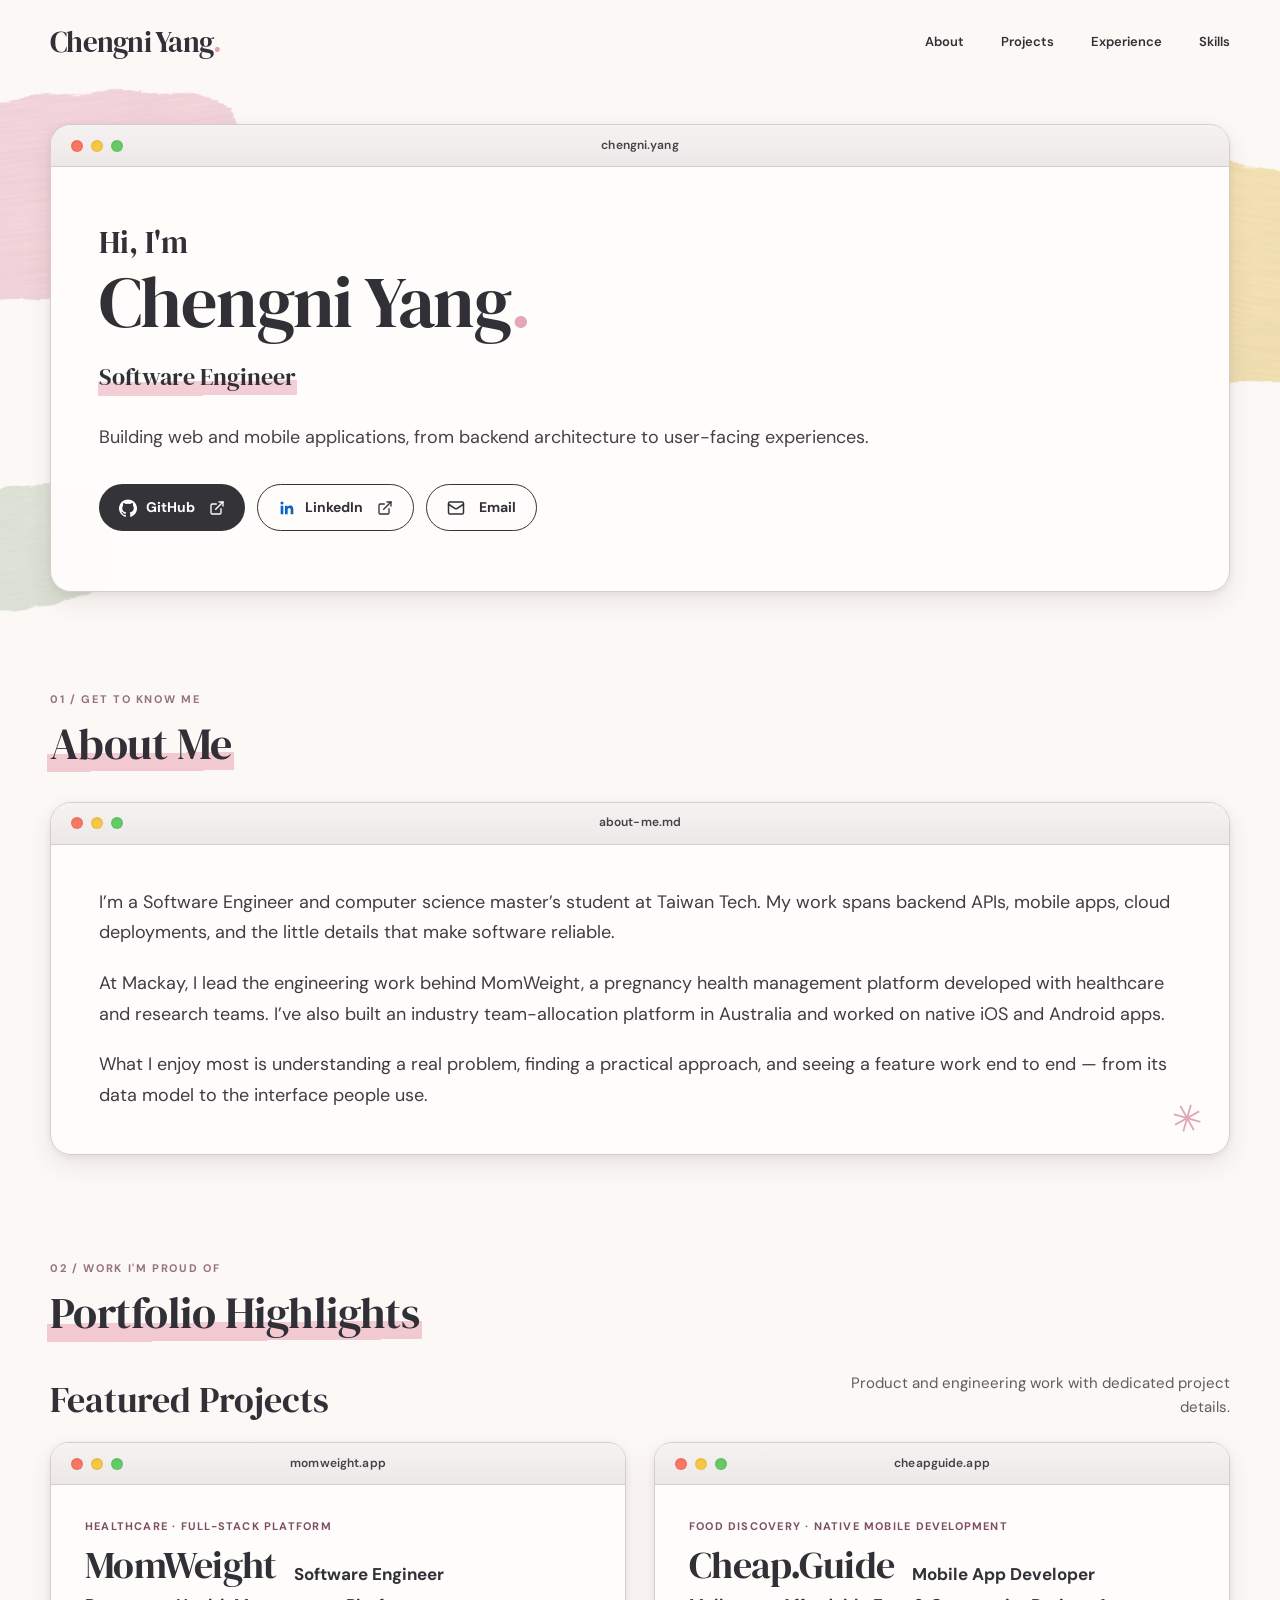
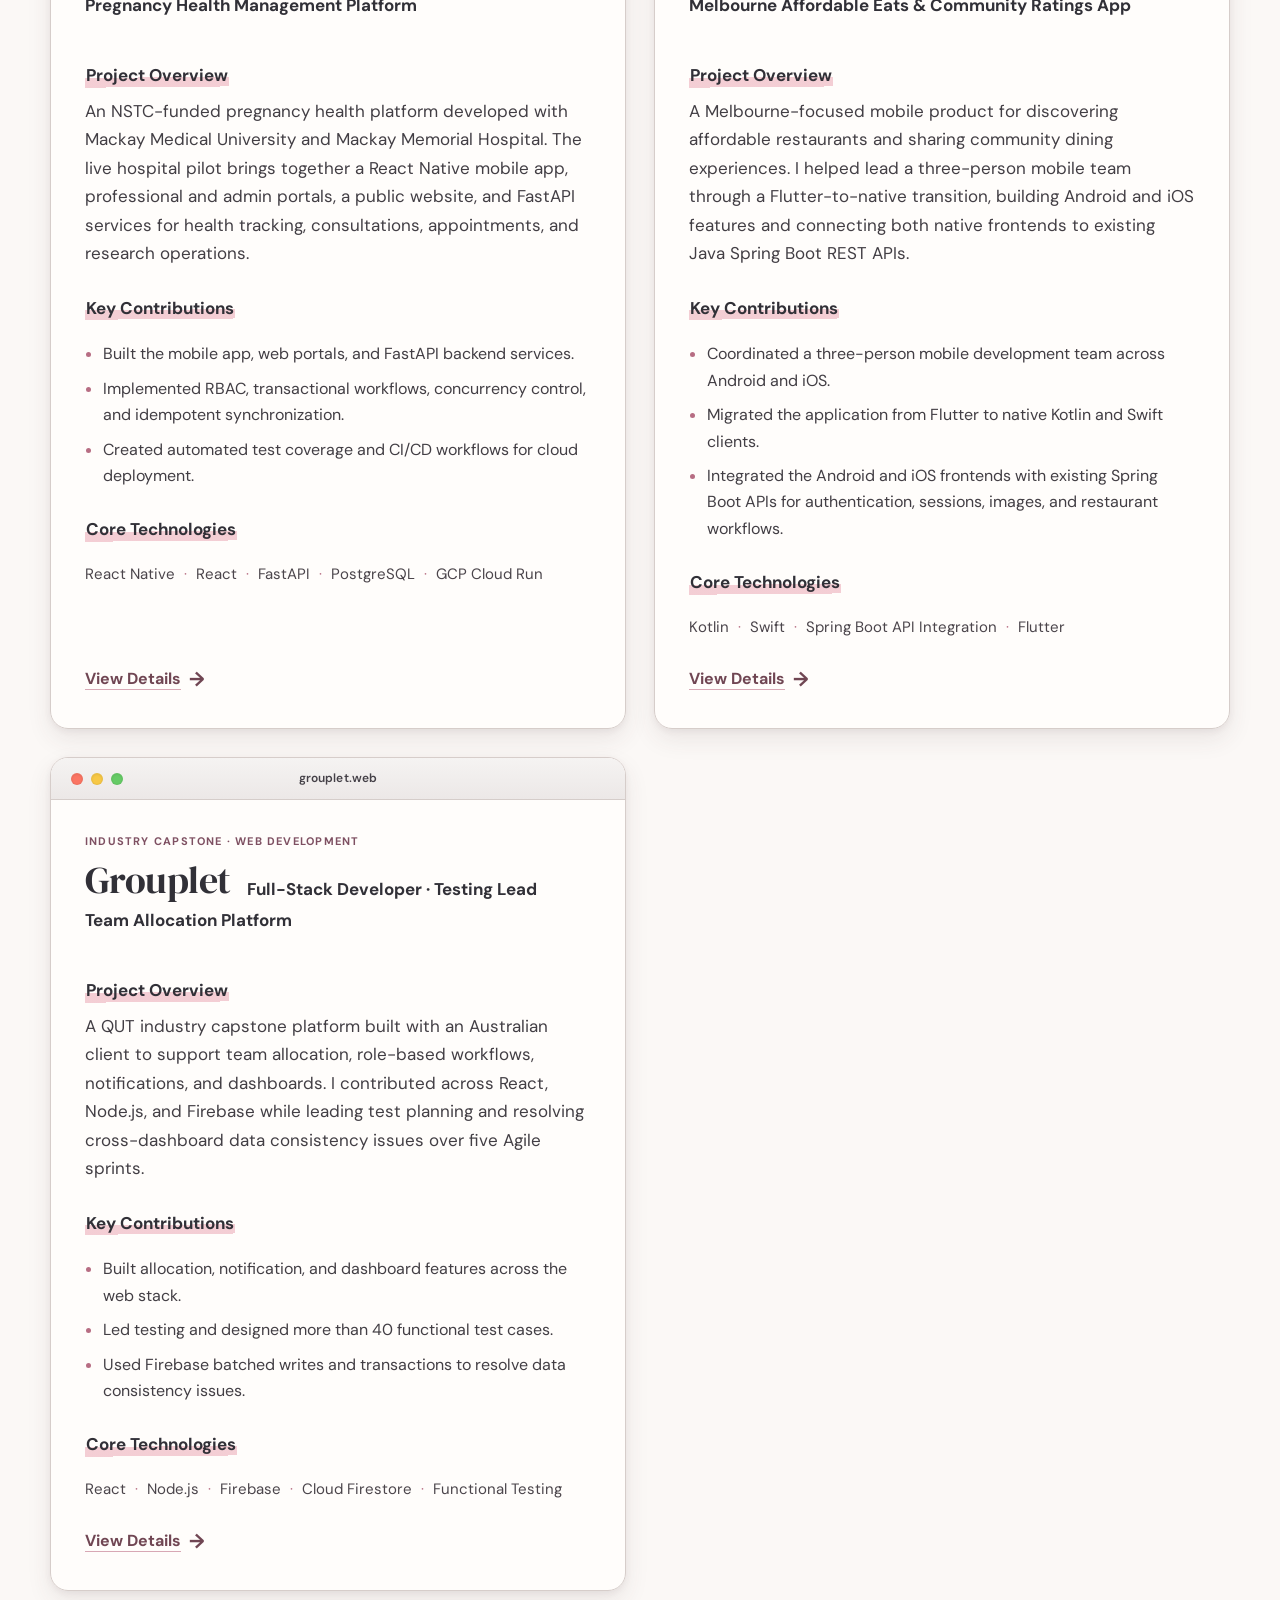
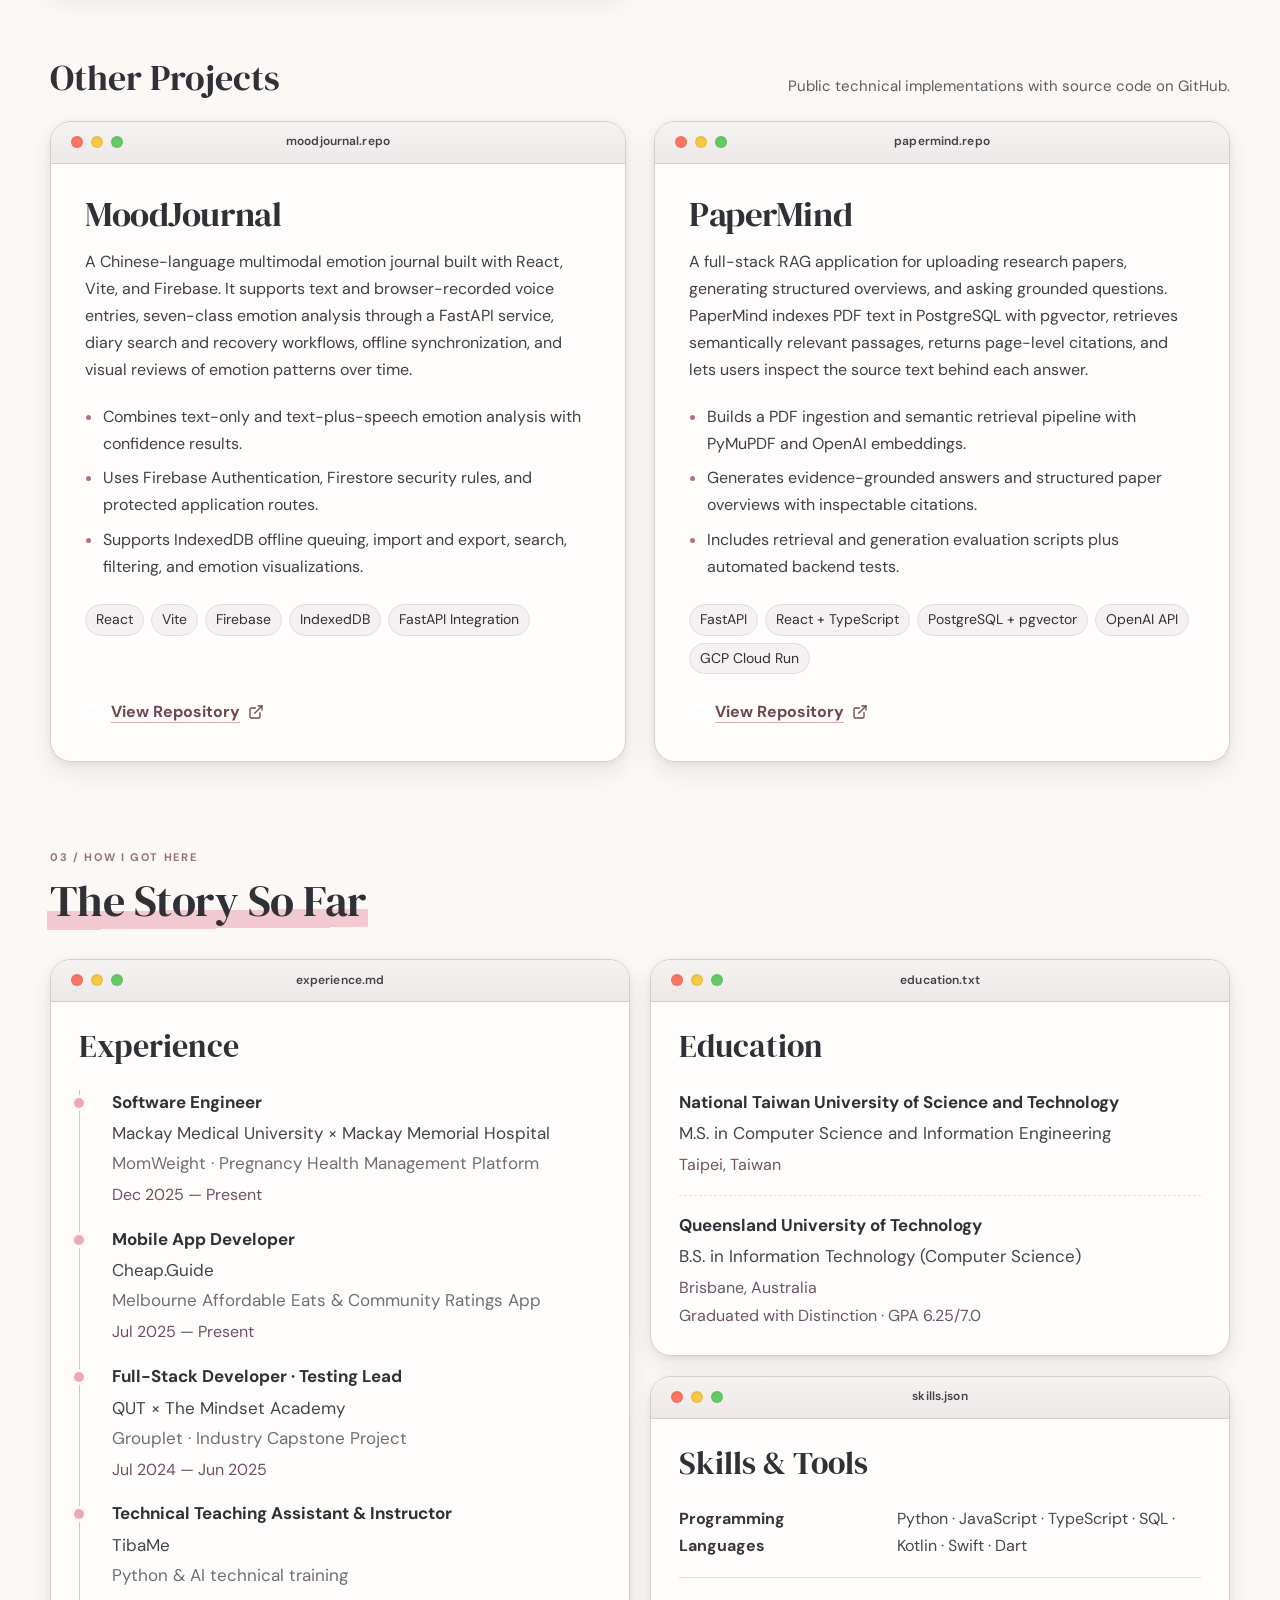
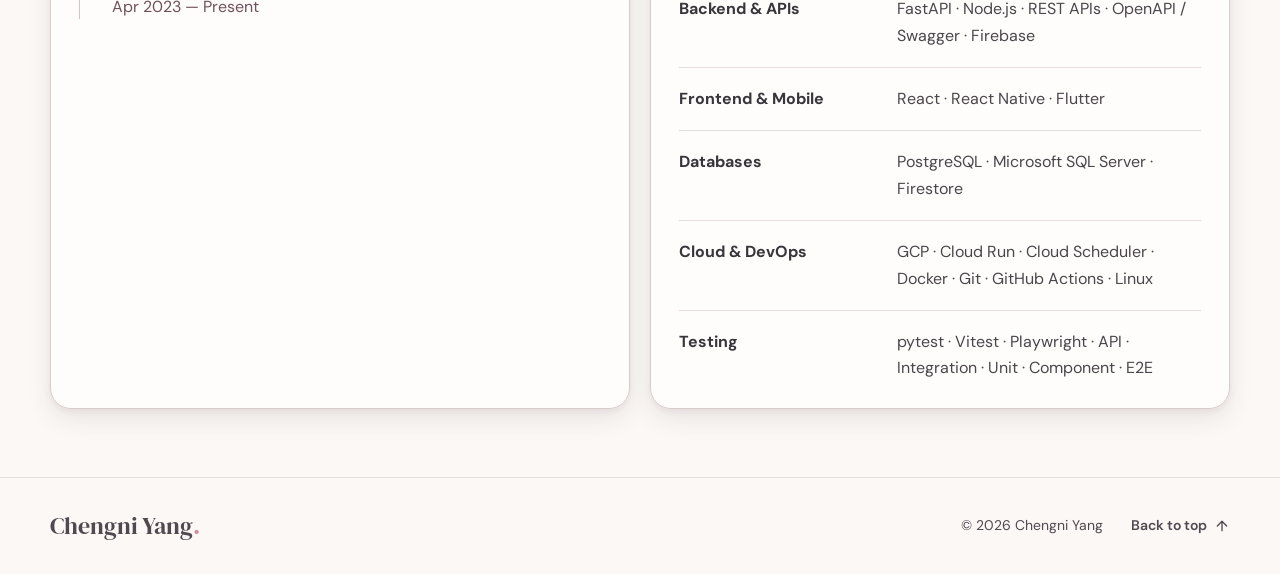
==== commit 4b77afd8: "feat(nav): add liquid glass navigation effect" ====
--- a/index.html
+++ b/index.html
@@ -9,9 +9,10 @@
   <meta property="og:description" content="Engineering experience, featured projects, and a little about me.">
   <title>Chengni Yang | Software Engineer</title>
   <link rel="icon" href="./assets/favicon.svg" type="image/svg+xml">
-  <link rel="stylesheet" href="./css/style.css?v=20261109-29">
+  <link rel="stylesheet" href="./css/style.css?v=20261111-36">
   <script defer src="./data/content.js?v=20261109-11"></script>
-  <script defer src="./js/app.js?v=20261109-13"></script>
+  <script defer src="./js/navigation.js?v=20261109-01"></script>
+  <script defer src="./js/app.js?v=20261109-14"></script>
 </head>
 <body>
   <a class="skip-link" href="#main">Skip to content</a>
--- a/css/style.css
+++ b/css/style.css
@@ -272,13 +272,37 @@
 .site-header::before{
   content:"";
   position:absolute;
-  inset:0 calc(50% - 50vw);
+  inset:0 calc(50% - 50vw) -30px;
   z-index:-1;
-  background:rgba(251,248,246,.94);
-  border-bottom:1px solid rgba(214,205,202,.72);
-  box-shadow:0 5px 18px rgba(71,55,60,.06);
-  -webkit-backdrop-filter:blur(12px);
-  backdrop-filter:blur(12px);
+  background-color:transparent;
+  background-image:none;
+  border-bottom:1px solid transparent;
+  box-shadow:none;
+  -webkit-backdrop-filter:blur(0);
+  backdrop-filter:blur(0);
+  -webkit-mask-image:linear-gradient(to bottom,#000 0,#000 62%,rgba(0,0,0,.78) 76%,transparent 100%);
+  mask-image:linear-gradient(to bottom,#000 0,#000 62%,rgba(0,0,0,.78) 76%,transparent 100%);
+  transition:background-color 200ms ease,border-color 200ms ease,box-shadow 200ms ease,-webkit-backdrop-filter 200ms ease,backdrop-filter 200ms ease;
+}
+.site-header.is-scrolled::before{
+  background-color:rgba(251,248,246,.12);
+  background-image:
+    radial-gradient(circle at 16% -80%,rgba(255,255,255,.3),transparent 42%),
+    linear-gradient(112deg,rgba(255,255,255,.12),rgba(240,191,200,.035) 48%,rgba(219,227,212,.055));
+  border-bottom-color:transparent;
+  box-shadow:inset 0 1px 0 rgba(255,255,255,.42);
+  -webkit-backdrop-filter:blur(20px) saturate(165%) contrast(104%);
+  backdrop-filter:blur(20px) saturate(165%) contrast(104%);
+}
+.site-header.menu-open::before{
+  background-color:rgba(251,248,246,.52);
+  background-image:
+    radial-gradient(circle at 16% -80%,rgba(255,255,255,.32),transparent 42%),
+    linear-gradient(112deg,rgba(255,255,255,.14),rgba(240,191,200,.04) 48%,rgba(219,227,212,.06));
+  border-bottom-color:transparent;
+  box-shadow:inset 0 1px 0 rgba(255,255,255,.46);
+  -webkit-backdrop-filter:blur(20px) saturate(165%) contrast(104%);
+  backdrop-filter:blur(20px) saturate(165%) contrast(104%);
 }
 .skip-link{position:fixed;z-index:110}
 
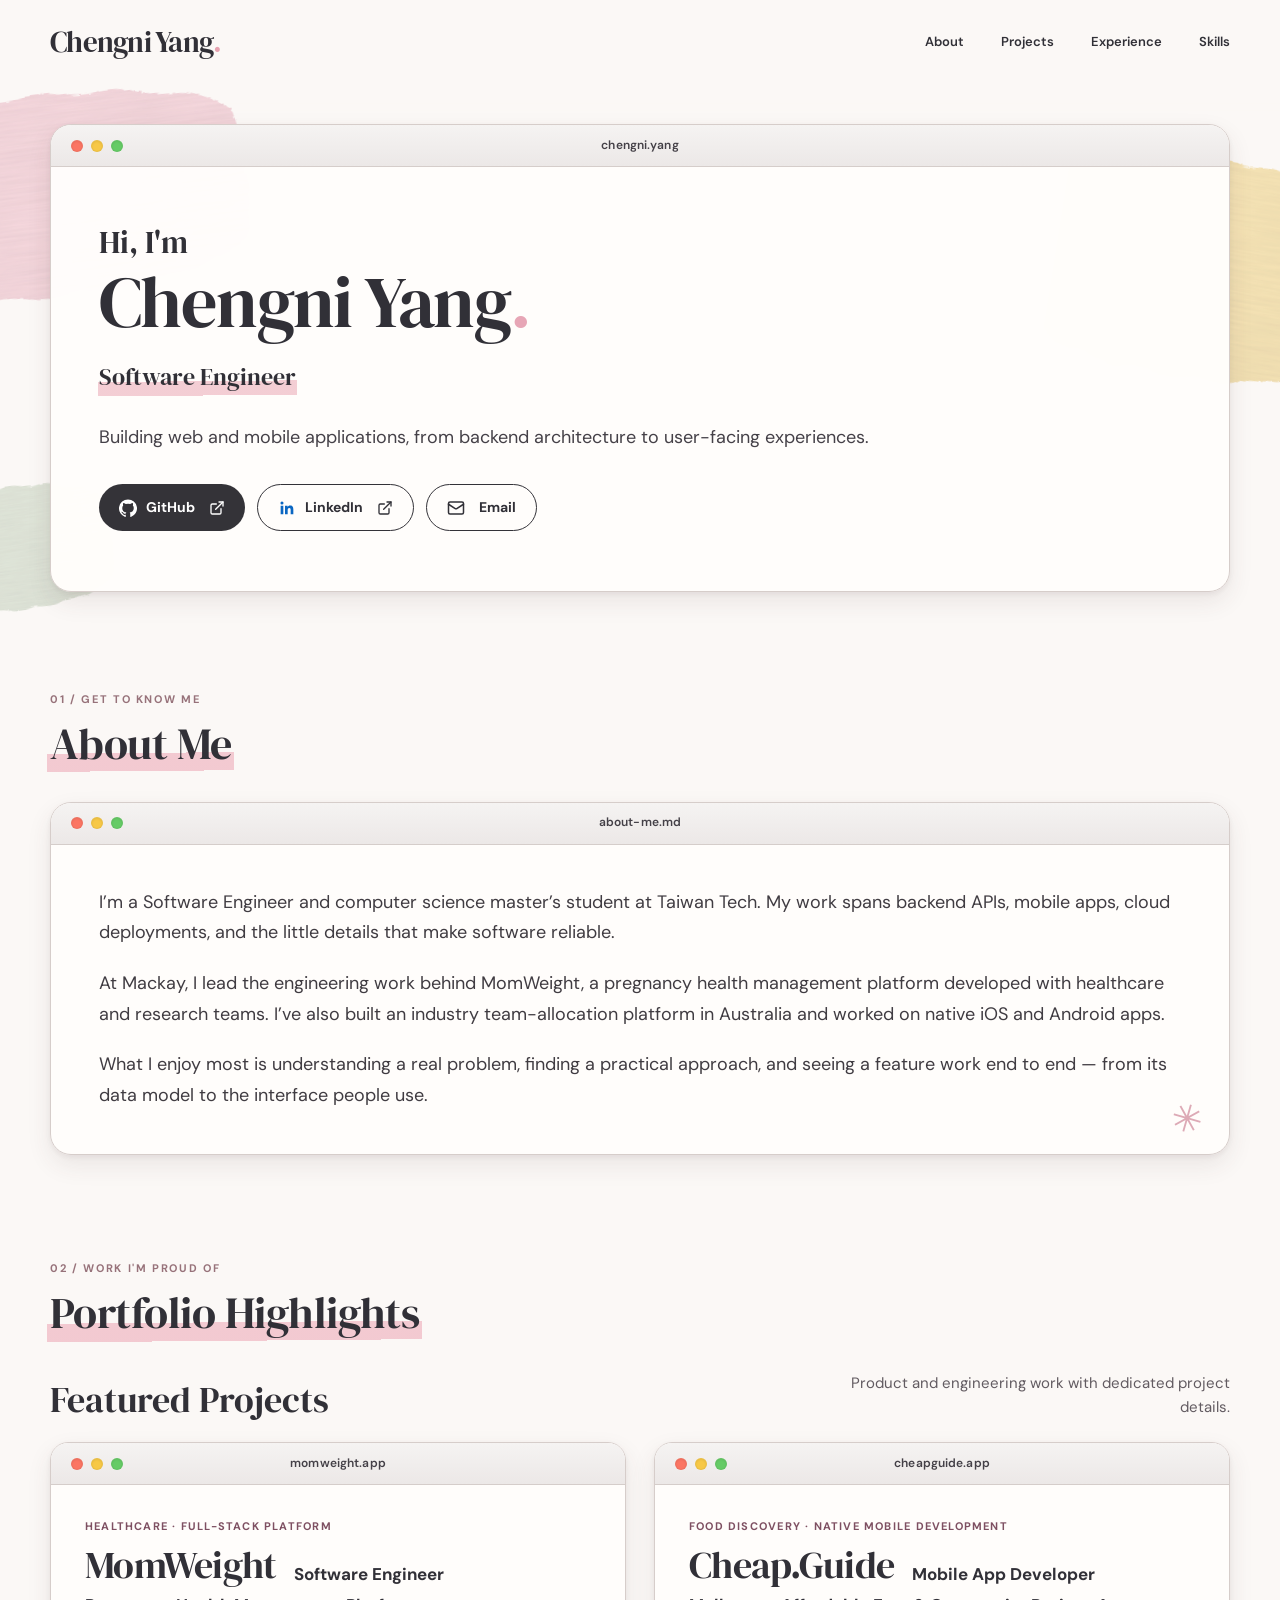
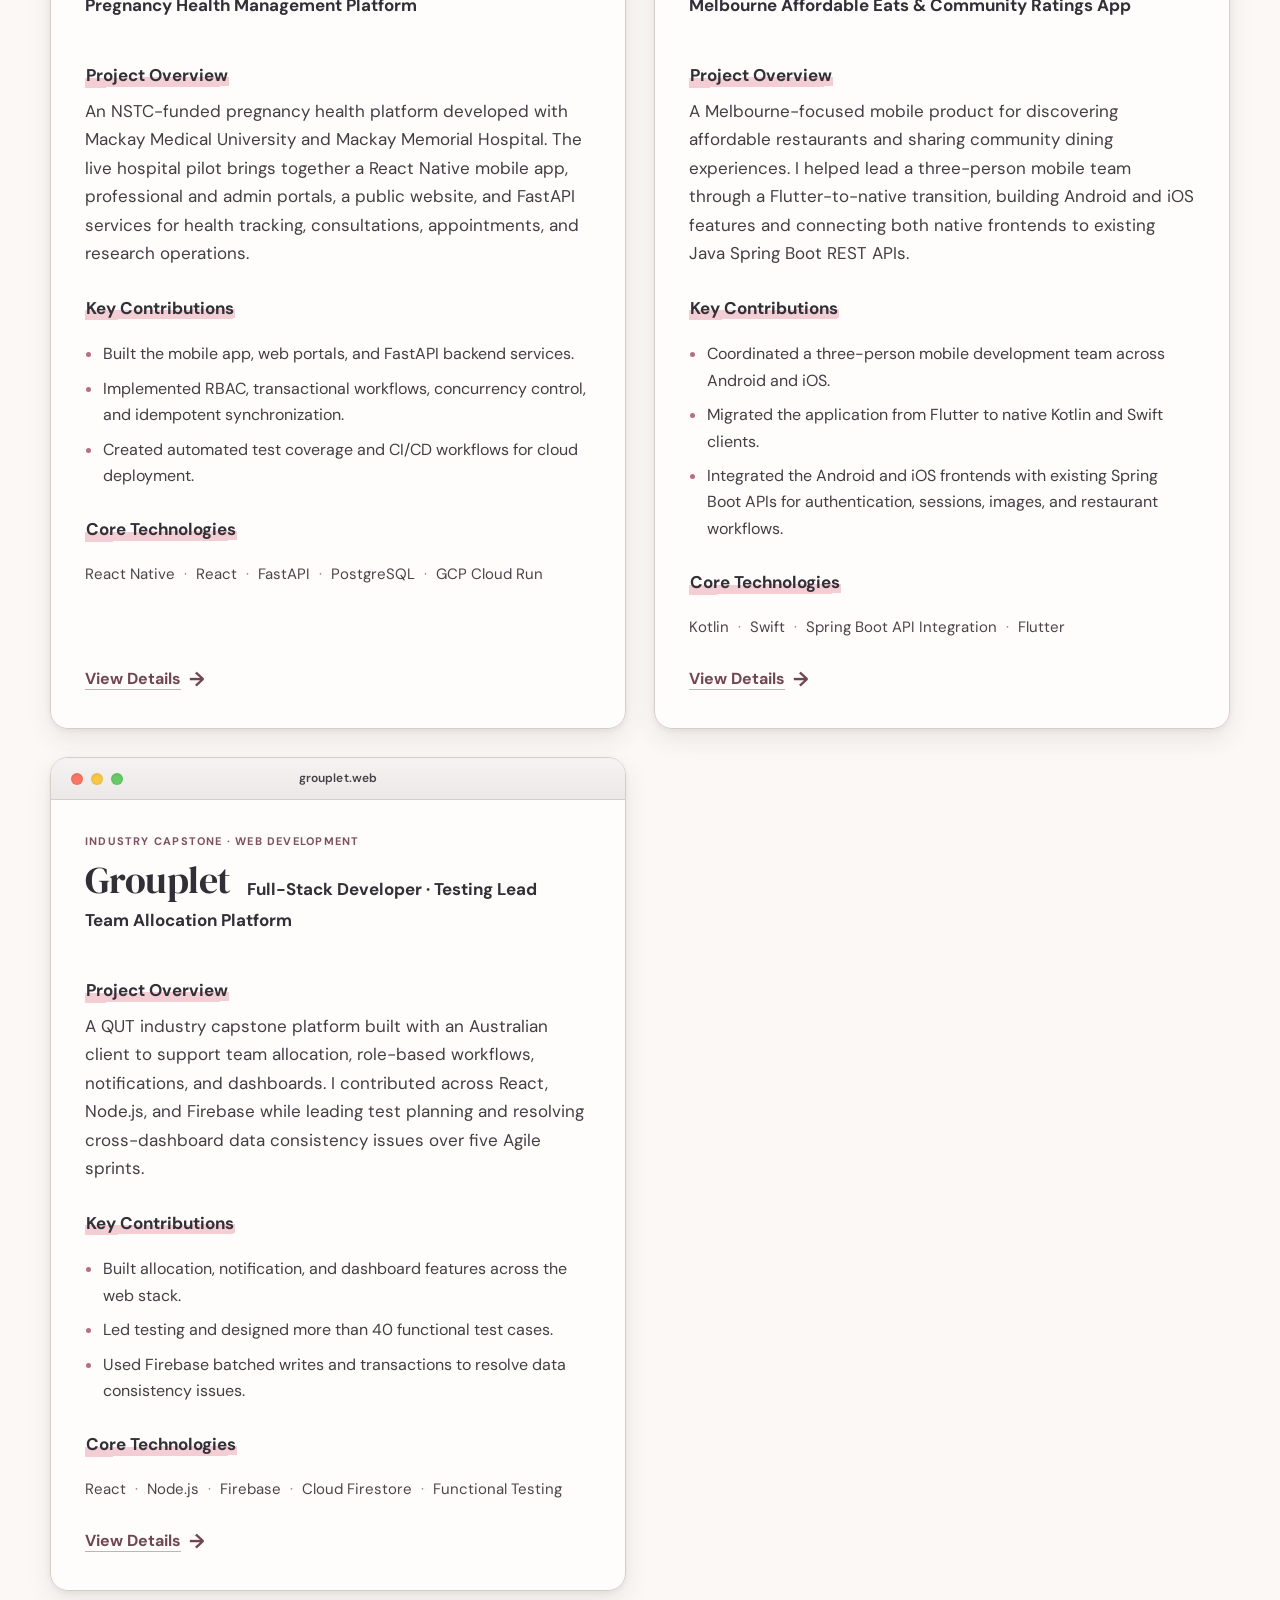
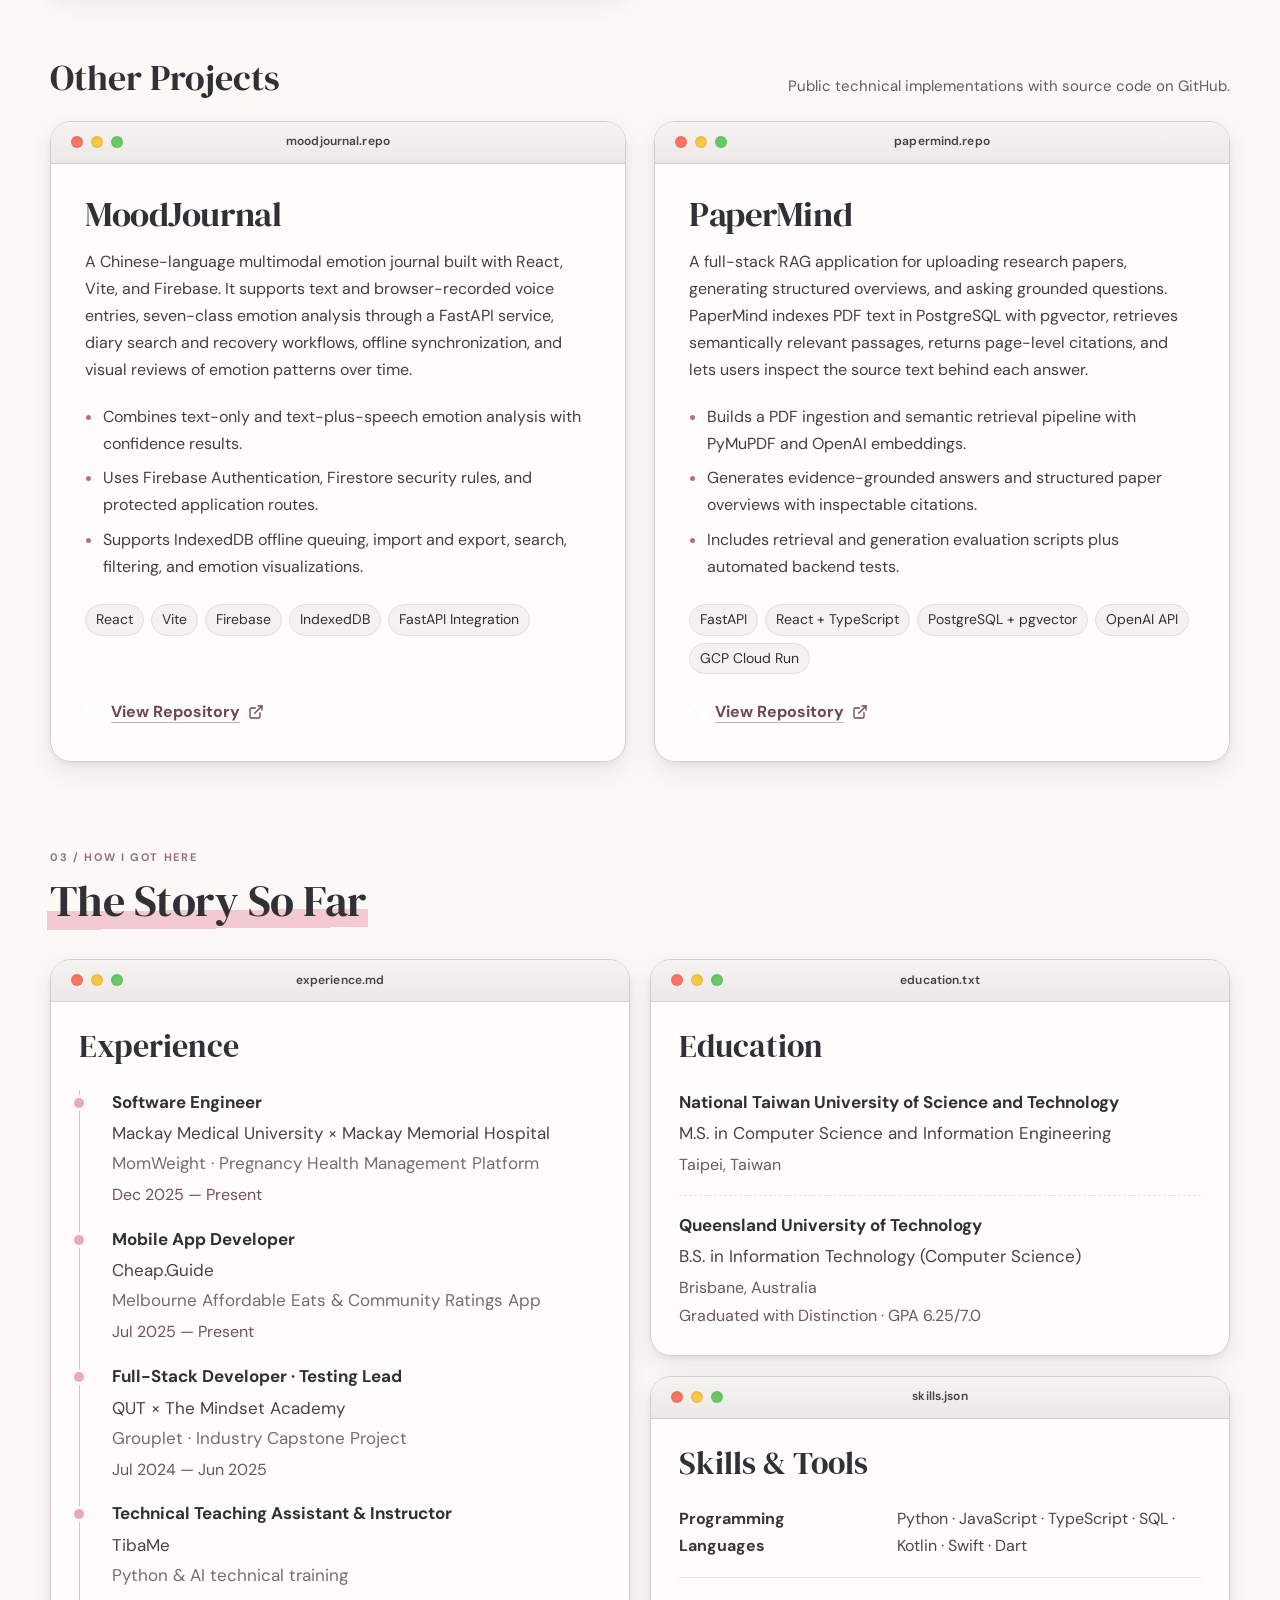
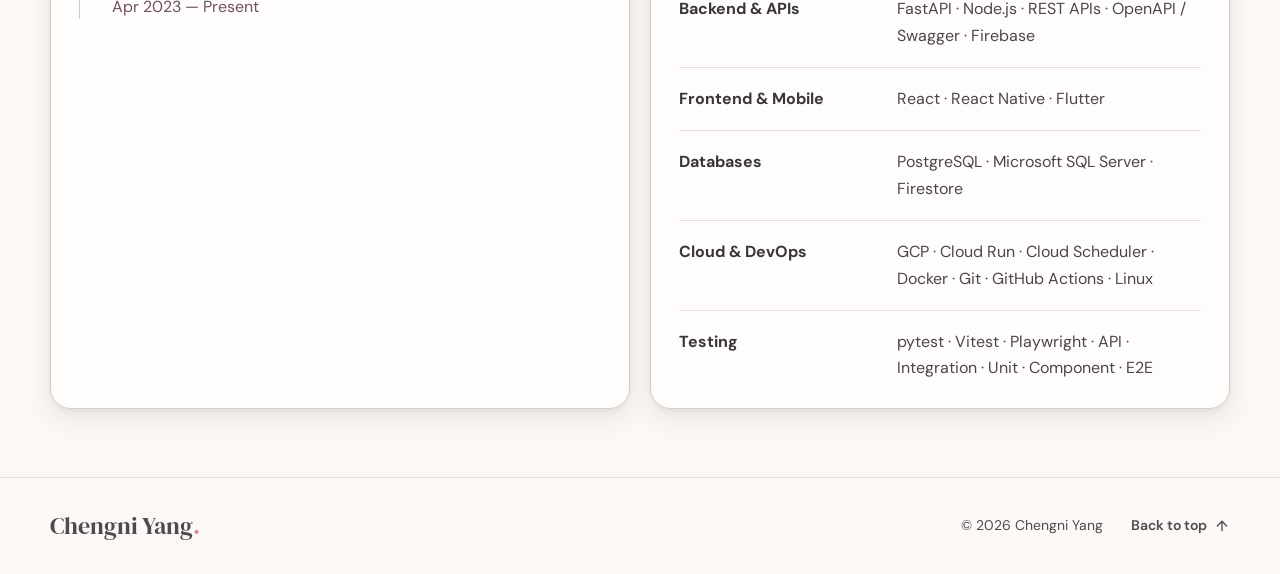
==== commit dada9963: "feat(interactions): add subtle reveal and hover motion" ====
--- a/index.html
+++ b/index.html
@@ -9,10 +9,11 @@
   <meta property="og:description" content="Engineering experience, featured projects, and a little about me.">
   <title>Chengni Yang | Software Engineer</title>
   <link rel="icon" href="./assets/favicon.svg" type="image/svg+xml">
-  <link rel="stylesheet" href="./css/style.css?v=20261111-36">
+  <link rel="stylesheet" href="./css/style.css?v=20261111-46">
   <script defer src="./data/content.js?v=20261109-11"></script>
   <script defer src="./js/navigation.js?v=20261109-01"></script>
   <script defer src="./js/app.js?v=20261109-14"></script>
+  <script defer src="./js/reveal.js?v=20261111-03"></script>
 </head>
 <body>
   <a class="skip-link" href="#main">Skip to content</a>
--- a/css/style.css
+++ b/css/style.css
@@ -239,6 +239,7 @@
   background-color:transparent;
   background-image:linear-gradient(179.5deg,transparent 0 var(--marker-start),var(--marker-color) var(--marker-start) var(--marker-end),transparent var(--marker-end) 100%);
   background-repeat:no-repeat;
+  background-position:left top;
   background-size:100% 100%;
   -webkit-box-decoration-break:clone;
   box-decoration-break:clone;
@@ -419,7 +420,8 @@
 .project-group-heading h3{font:400 clamp(29px,3vw,36px)/1.15 var(--serif);margin:0}
 .project-group-heading p{max-width:430px;margin:0;color:#625b61;font-size:15px;line-height:1.65;text-align:right}
 .other-projects-group .project-group-heading p{max-width:none}
-.featured-project-card,.other-project-card{height:auto;align-self:start}
+.hero-window,.about-window{transition:transform 180ms ease,box-shadow 180ms ease}
+.featured-project-card,.other-project-card{height:auto;align-self:start;transition:transform 180ms ease,box-shadow 180ms ease}
 .featured-card-body{padding:32px 34px 36px}
 .featured-title-row{display:flex;align-items:flex-end;gap:16px;flex-wrap:wrap;margin:10px 0 7px}
 .featured-title-row h3{font:400 clamp(34px,3.1vw,38px)/1.08 var(--serif);letter-spacing:-.015em;margin:0}
@@ -481,7 +483,37 @@
 .detail-link>span:first-child,.repository-link{ text-decoration:underline;text-decoration-color:#d8a8b5;text-decoration-thickness:1px;text-underline-offset:5px}
 .detail-link:hover,.repository-link:hover{color:#a14f6a}
 .detail-link:hover>span:first-child,.repository-link:hover{text-decoration-color:currentColor}
-.detail-link-arrow{font-size:20px;line-height:1}
+.detail-link-arrow{font-size:20px;line-height:1;transition:transform 180ms ease}
+
+@media (hover:hover) and (pointer:fine){
+  .hero-window:hover,
+  .hero-window:focus-within,
+  .about-window:hover{
+    transform:translateY(-3px);
+    box-shadow:0 15px 34px rgba(72,51,57,.12),0 4px 10px rgba(72,51,57,.07);
+  }
+  .featured-project-card:hover,
+  .featured-project-card:focus-within,
+  .other-project-card:hover,
+  .other-project-card:focus-within{
+    transform:translateY(-4px);
+    box-shadow:0 16px 36px rgba(72,51,57,.14),0 4px 10px rgba(72,51,57,.08);
+  }
+  .featured-project-card:hover .detail-link-arrow,
+  .featured-project-card:focus-within .detail-link-arrow{transform:translateX(4px)}
+}
+
+@media(prefers-reduced-motion:reduce){
+  .hero-window:hover,
+  .hero-window:focus-within,
+  .about-window:hover,
+  .featured-project-card:hover,
+  .featured-project-card:focus-within,
+  .other-project-card:hover,
+  .other-project-card:focus-within,
+  .featured-project-card:hover .detail-link-arrow,
+  .featured-project-card:focus-within .detail-link-arrow{transform:none}
+}
 .other-projects-list{display:grid;grid-template-columns:repeat(2,minmax(0,1fr));align-items:start;gap:28px}
 .other-project-body{padding:31px 34px 35px}
 .other-project-body>h3{font:400 clamp(30px,2.8vw,35px)/1.13 var(--serif);letter-spacing:-.012em;margin:0 0 15px}
@@ -566,8 +598,57 @@
 .footer-meta{display:flex;align-items:center;justify-content:flex-end;gap:28px;min-width:0}
 .footer-copy,.footer-top{white-space:nowrap}
 .footer-top{display:inline-flex;align-items:center;gap:7px;font-weight:600}
-.footer-top-icon{display:block;width:16px;height:16px;flex:0 0 16px}
+.footer-top-icon{display:block;width:16px;height:16px;flex:0 0 16px;transform-origin:center;transition:transform 180ms ease}
 .footer-top:hover{color:#aa5675}
+.footer-top:hover .footer-top-icon,
+.footer-top:focus-visible .footer-top-icon{transform:translateY(-3px) rotate(4deg)}
+
+@media(prefers-reduced-motion:reduce){
+  .footer-top:hover .footer-top-icon,
+  .footer-top:focus-visible .footer-top-icon{transform:none}
+}
+
+/* Progressive, one-time reveal; content stays visible when JavaScript is unavailable. */
+.reveal-enabled .scroll-reveal{
+  opacity:0;
+  translate:0 12px;
+  filter:blur(2px);
+  transition:
+    opacity 520ms cubic-bezier(.22,.61,.36,1) var(--reveal-delay,0ms),
+    translate 520ms cubic-bezier(.22,.61,.36,1) var(--reveal-delay,0ms),
+    filter 420ms ease var(--reveal-delay,0ms),
+    transform 180ms ease,
+    box-shadow 180ms ease;
+}
+.reveal-enabled .scroll-reveal .marker-highlight{background-size:0 100%}
+.reveal-enabled .scroll-reveal.is-visible{
+  opacity:1;
+  translate:0 0;
+  filter:blur(0);
+}
+.reveal-enabled .scroll-reveal.is-visible .marker-highlight{
+  animation:marker-sweep 480ms cubic-bezier(.22,.61,.36,1) calc(var(--reveal-delay,0ms) + 160ms) both;
+}
+
+@keyframes marker-sweep{
+  from{background-size:0 100%}
+  to{background-size:100% 100%}
+}
+
+@media(prefers-reduced-motion:reduce){
+  .reveal-enabled .scroll-reveal,
+  .reveal-enabled .scroll-reveal.is-visible{
+    opacity:1;
+    translate:none;
+    filter:none;
+    transition:none;
+  }
+  .reveal-enabled .scroll-reveal .marker-highlight,
+  .reveal-enabled .scroll-reveal.is-visible .marker-highlight{
+    background-size:100% 100%;
+    animation:none!important;
+  }
+}
 
 @media (max-width:640px){
   .footer{min-height:0;padding-block:26px;align-items:flex-start;flex-wrap:wrap;gap:18px}
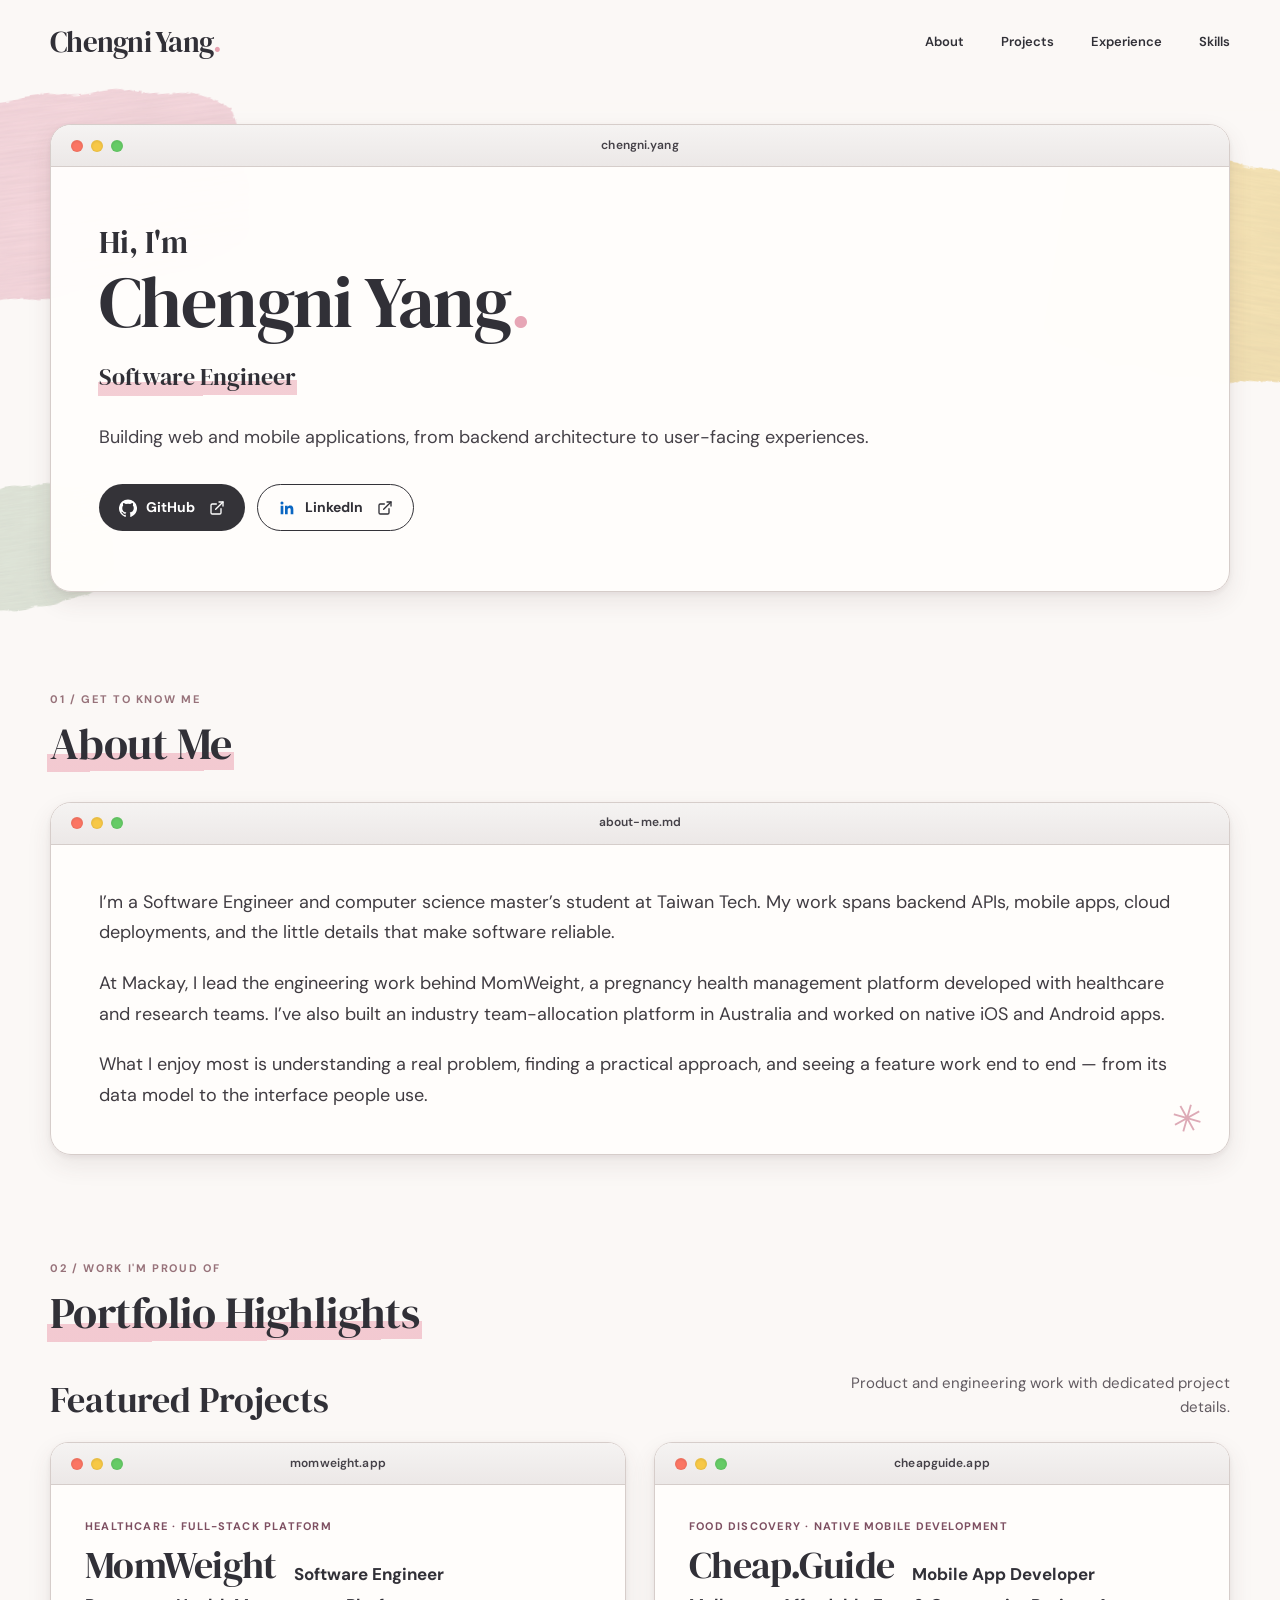
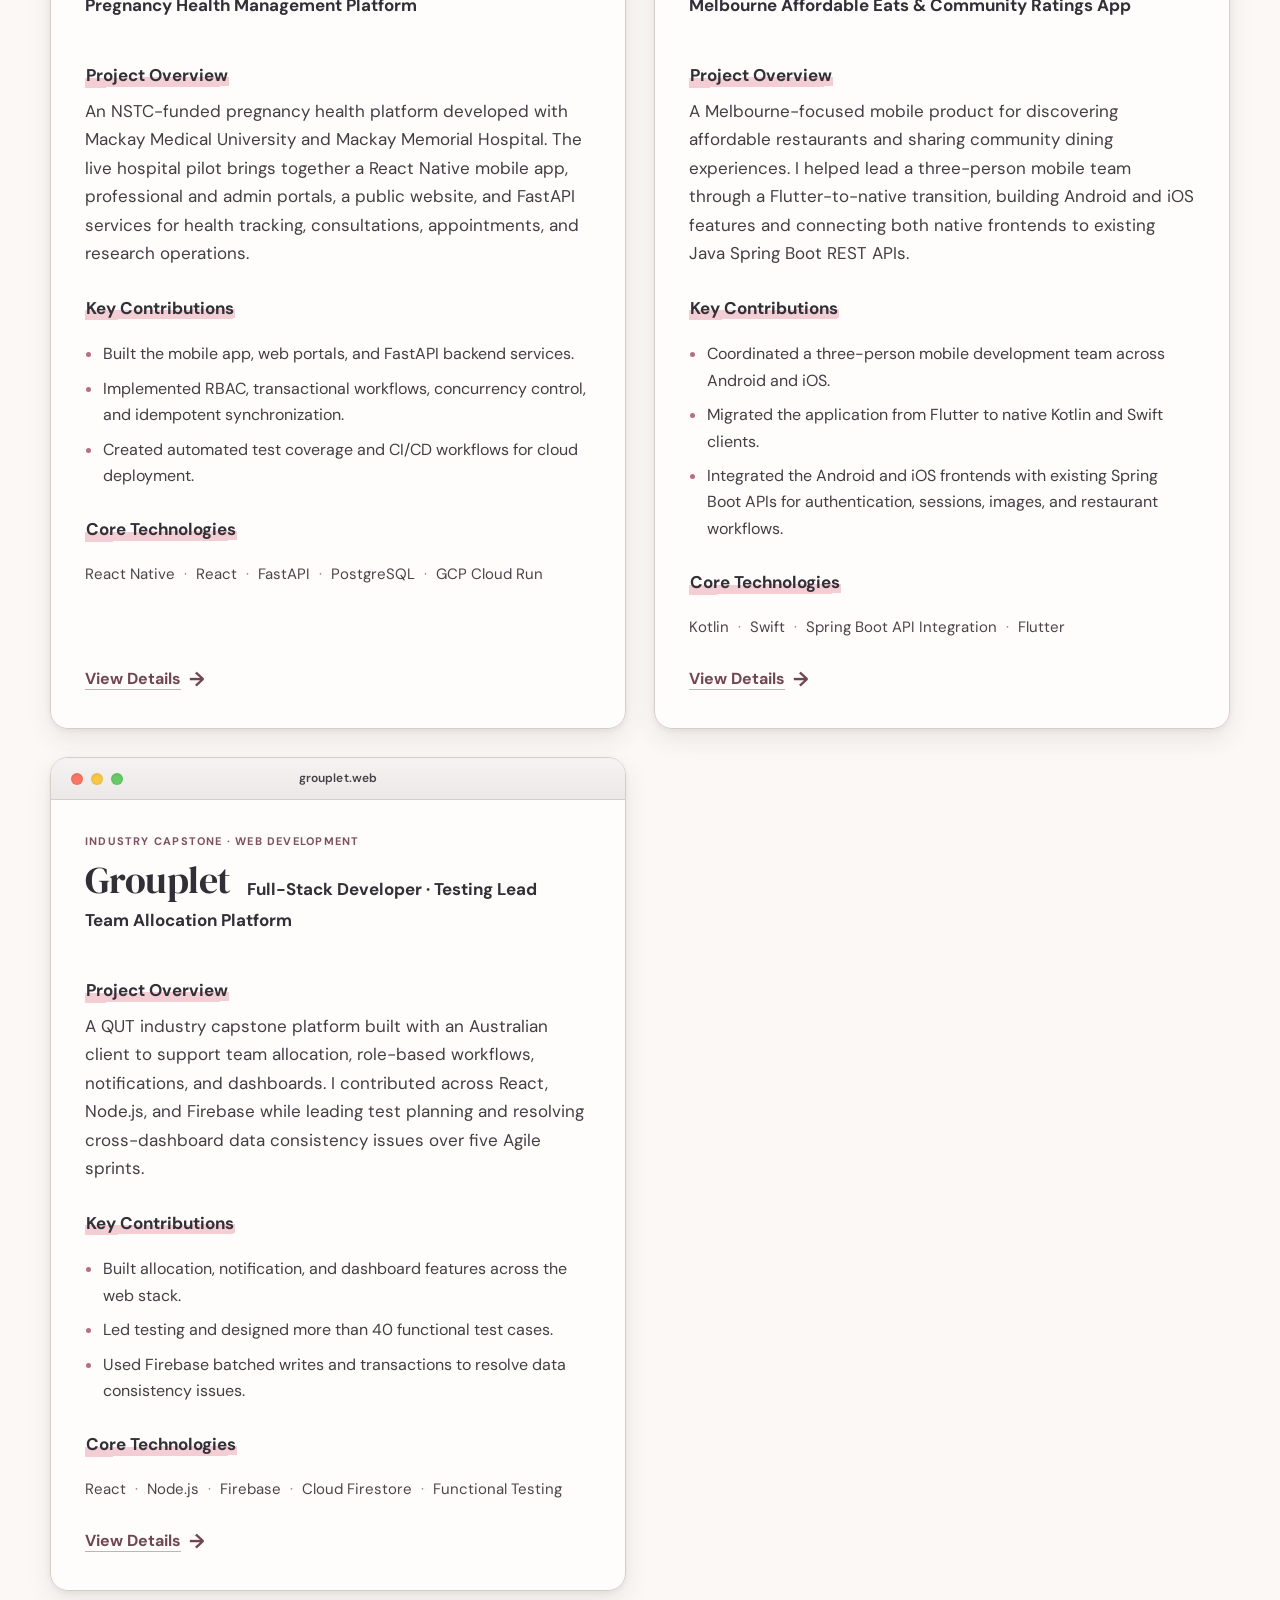
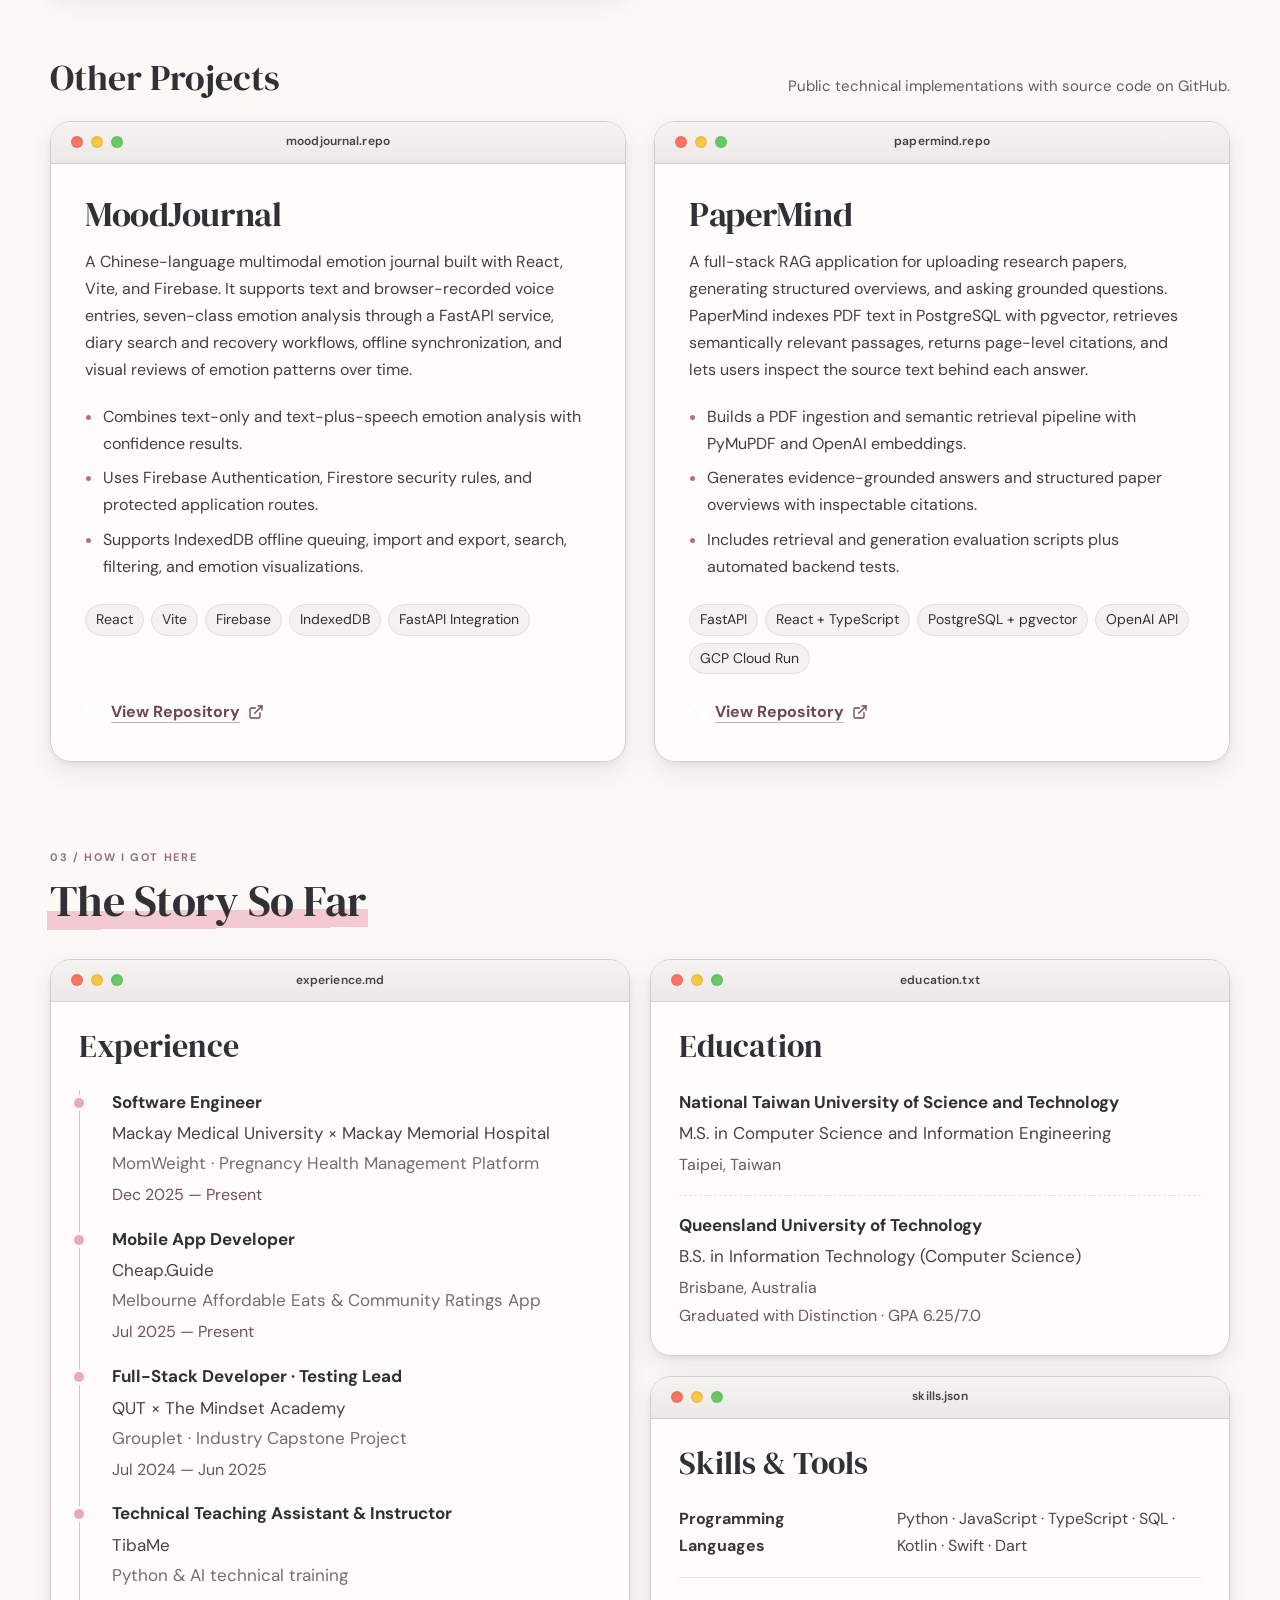
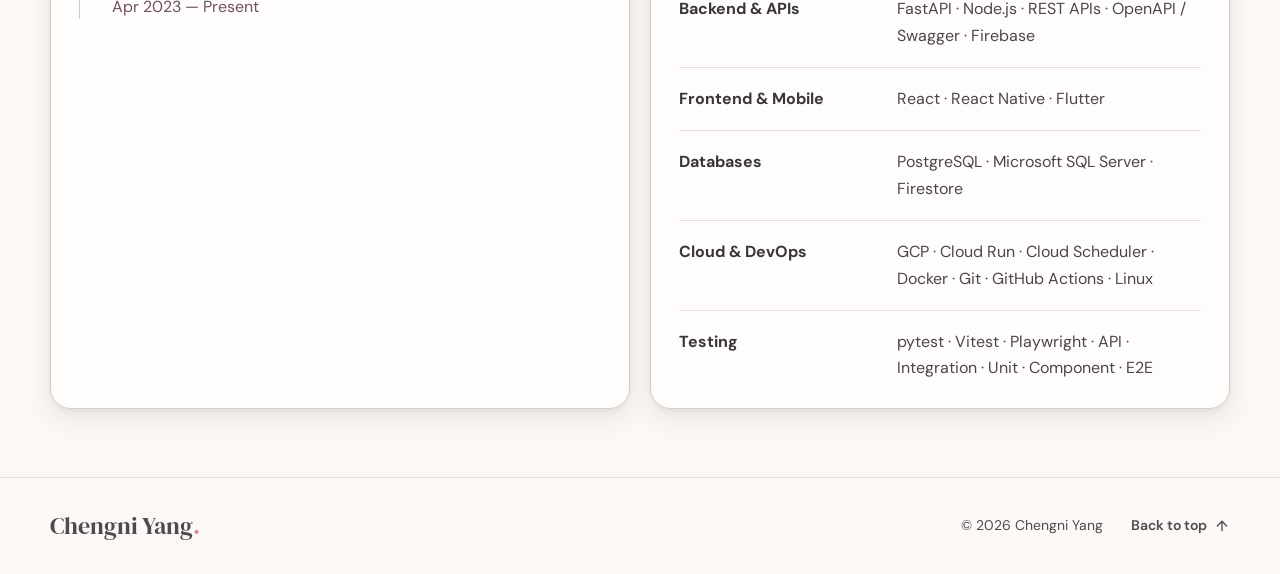
==== commit 1bf4f2e9: "feat(contact): remove hero email action" ====
--- a/index.html
+++ b/index.html
@@ -9,10 +9,10 @@
   <meta property="og:description" content="Engineering experience, featured projects, and a little about me.">
   <title>Chengni Yang | Software Engineer</title>
   <link rel="icon" href="./assets/favicon.svg" type="image/svg+xml">
-  <link rel="stylesheet" href="./css/style.css?v=20261111-46">
-  <script defer src="./data/content.js?v=20261109-11"></script>
+  <link rel="stylesheet" href="./css/style.css?v=20261112-51">
+  <script defer src="./data/content.js?v=20261111-12"></script>
   <script defer src="./js/navigation.js?v=20261109-01"></script>
-  <script defer src="./js/app.js?v=20261109-14"></script>
+  <script defer src="./js/app.js?v=20261112-18"></script>
   <script defer src="./js/reveal.js?v=20261111-03"></script>
 </head>
 <body>
@@ -31,7 +31,7 @@
         <div class="mac-window hero-window">
           <div class="window-bar"><span class="traffic" aria-hidden="true"><i></i><i></i><i></i></span><span class="window-name">chengni.yang</span></div>
           <div class="hero-content">
-            <div class="hero-text"><p class="hello">Hi, I'm</p><h1>Chengni Yang<span class="title-mark">.</span></h1><p class="marker-title marker-highlight marker-highlight--label">Software Engineer</p><p class="hero-blurb">Building web and mobile applications, from backend architecture to user-facing experiences.</p><div class="hero-links"><a class="button button-dark" href="https://github.com/ninni13" target="_blank" rel="noopener noreferrer"><img class="button-icon" src="./assets/github-mark.svg" width="18" height="18" alt="">GitHub <svg class="external-link-icon" viewBox="0 0 24 24" fill="none" stroke="currentColor" stroke-width="2" stroke-linecap="round" stroke-linejoin="round" aria-hidden="true" focusable="false"><path d="M15 3h6v6"></path><path d="M10 14 21 3"></path><path d="M18 13v6a2 2 0 0 1-2 2H5a2 2 0 0 1-2-2V8a2 2 0 0 1 2-2h6"></path></svg></a><a class="button button-outline" href="https://www.linkedin.com/in/cheng-ni-yang" target="_blank" rel="noopener noreferrer"><img class="button-icon" src="./assets/linkedin-in.svg" width="18" height="18" alt="">LinkedIn <svg class="external-link-icon" viewBox="0 0 24 24" fill="none" stroke="currentColor" stroke-width="2" stroke-linecap="round" stroke-linejoin="round" aria-hidden="true" focusable="false"><path d="M15 3h6v6"></path><path d="M10 14 21 3"></path><path d="M18 13v6a2 2 0 0 1-2 2H5a2 2 0 0 1-2-2V8a2 2 0 0 1 2-2h6"></path></svg></a><a id="hero-email" class="button button-outline button-email"><svg class="button-icon email-icon" viewBox="0 0 24 24" fill="none" stroke="currentColor" stroke-width="2" stroke-linecap="round" stroke-linejoin="round" aria-hidden="true" focusable="false"><rect width="20" height="16" x="2" y="4" rx="2"></rect><path d="m22 7-8.97 5.7a1.94 1.94 0 0 1-2.06 0L2 7"></path></svg><span>Email</span></a></div></div>
+            <div class="hero-text"><p class="hello">Hi, I'm</p><h1>Chengni Yang<span class="title-mark">.</span></h1><p class="marker-title marker-highlight marker-highlight--label">Software Engineer</p><p class="hero-blurb">Building web and mobile applications, from backend architecture to user-facing experiences.</p><div class="hero-links"><a class="button button-dark" href="https://github.com/ninni13" target="_blank" rel="noopener noreferrer"><img class="button-icon" src="./assets/github-mark.svg" width="18" height="18" alt="">GitHub <svg class="external-link-icon" viewBox="0 0 24 24" fill="none" stroke="currentColor" stroke-width="2" stroke-linecap="round" stroke-linejoin="round" aria-hidden="true" focusable="false"><path d="M15 3h6v6"></path><path d="M10 14 21 3"></path><path d="M18 13v6a2 2 0 0 1-2 2H5a2 2 0 0 1-2-2V8a2 2 0 0 1 2-2h6"></path></svg></a><a class="button button-outline" href="https://www.linkedin.com/in/cheng-ni-yang" target="_blank" rel="noopener noreferrer"><img class="button-icon" src="./assets/linkedin-in.svg" width="18" height="18" alt="">LinkedIn <svg class="external-link-icon" viewBox="0 0 24 24" fill="none" stroke="currentColor" stroke-width="2" stroke-linecap="round" stroke-linejoin="round" aria-hidden="true" focusable="false"><path d="M15 3h6v6"></path><path d="M10 14 21 3"></path><path d="M18 13v6a2 2 0 0 1-2 2H5a2 2 0 0 1-2-2V8a2 2 0 0 1 2-2h6"></path></svg></a></div></div>
           </div>
         </div>
       </div>
--- a/css/style.css
+++ b/css/style.css
@@ -582,8 +582,7 @@
   .marker-title.marker-highlight{margin-bottom:24px}
 }
 
-/* Compact neutral footer and data-driven Hero email button. */
-.email-icon{display:block;width:18px;height:18px;flex:0 0 18px}
+/* Compact neutral footer. */
 .site-footer,.detail-footer{background:var(--bg);border-top:1px solid rgba(214,205,202,.58)}
 .footer{
   min-height:96px;
@@ -654,3 +653,22 @@
   .footer{min-height:0;padding-block:26px;align-items:flex-start;flex-wrap:wrap;gap:18px}
   .footer-meta{margin-left:auto;flex-direction:column;align-items:flex-end;gap:8px}
 }
+
+/* Decorative macOS traffic lights: visual feedback only, never controls. */
+.traffic i{
+  transform-origin:center;
+  transition:transform 180ms cubic-bezier(.22,.61,.36,1),box-shadow 180ms ease,filter 180ms ease;
+}
+
+@media (hover:hover) and (pointer:fine){
+  .traffic i:hover{
+    transform:translateY(-1px) scale(1.1);
+    filter:brightness(1.025) saturate(1.04);
+    box-shadow:inset 0 1px 2px rgba(0,0,0,.06),0 3px 6px rgba(72,51,57,.18);
+  }
+}
+
+@media(prefers-reduced-motion:reduce){
+  .traffic i{transition:none}
+  .traffic i:hover{transform:none}
+}
